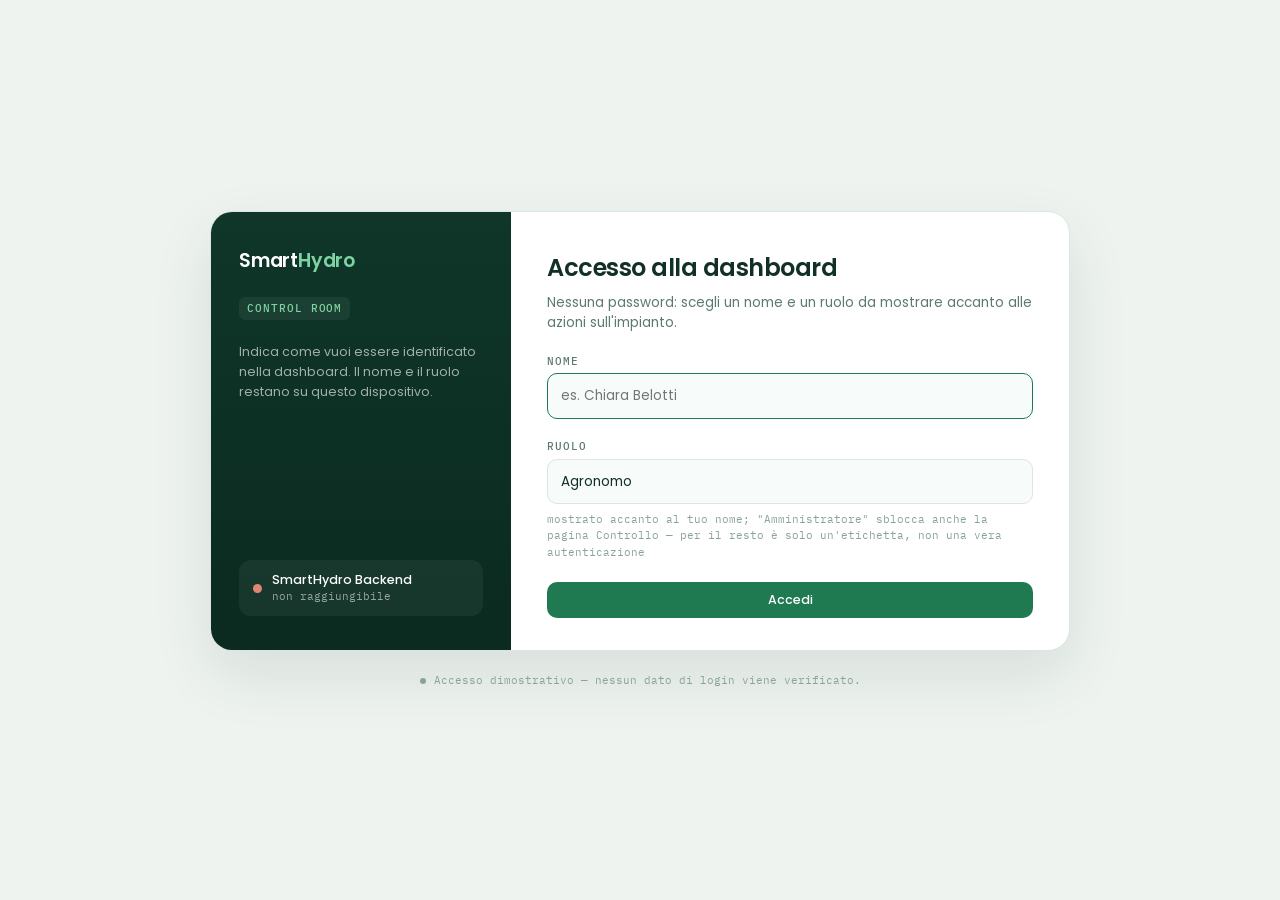
==== dashboard/index.html @ e0b4b6ae "controllo modificato in base all'utente" ====
<!doctype html>
<html lang="it">
  <head>
    <meta charset="utf-8">
    <meta name="viewport" content="width=device-width, initial-scale=1">
    <title>SmartHydro · Control Room</title>
    <link rel="preconnect" href="https://fonts.googleapis.com">
    <link rel="preconnect" href="https://fonts.gstatic.com" crossorigin>
    <link href="https://fonts.googleapis.com/css2?family=Poppins:wght@400;500;600;700&family=IBM+Plex+Mono:wght@400;500&display=swap" rel="stylesheet">
    <link rel="stylesheet" href="styles.css">
  </head>
  <body>
    <div id="login-screen" class="login-screen hidden">
      <div class="login-card">
        <div class="login-brand-panel">
          <div class="login-brand">Smart<span class="brand-accent">Hydro</span></div>
          <div class="login-tag">CONTROL ROOM</div>
          <p class="login-brand-text">Indica come vuoi essere identificato nella dashboard. Il nome e il ruolo restano su questo dispositivo.</p>
          <div class="sidebar-footer login-status">
            <span class="status-dot"></span>
            <div>
              <div class="status-name">SmartHydro Backend</div>
              <div class="status-detail">connessione…</div>
            </div>
          </div>
        </div>
        <div class="login-form-panel">
          <div>
            <h1 class="login-title">Accesso alla dashboard</h1>
            <p class="login-subtitle">Nessuna password: scegli un nome e un ruolo da mostrare accanto alle azioni sull'impianto.</p>
          </div>
          <div class="login-field">
            <label for="login-name" class="login-label">NOME</label>
            <input type="text" id="login-name" class="login-input" placeholder="es. Chiara Belotti" autocomplete="off">
          </div>
          <div class="login-field">
            <label for="login-role" class="login-label">RUOLO</label>
            <select id="login-role" class="login-input login-select">
              <option value="Agronomo">Agronomo</option>
              <option value="Amministratore">Amministratore</option>
            </select>
            <div class="login-role-hint">mostrato accanto al tuo nome; "Amministratore" sblocca anche la pagina Controllo — per il resto è solo un'etichetta, non una vera autenticazione</div>
          </div>
          <div id="login-error" class="login-error hidden"></div>
          <button type="button" id="login-submit" class="btn btn-primary login-submit">Accedi</button>
        </div>
      </div>
      <div class="login-disclaimer">
        <span class="login-disclaimer-dot"></span>
        <span>Accesso dimostrativo — nessun dato di login viene verificato.</span>
      </div>
    </div>

    <div class="app-shell hidden" id="app-shell">
      <aside class="sidebar">
        <div class="brand">Smart<span class="brand-accent">Hydro</span></div>
        <div class="sidebar-user" id="sidebar-user">
          <div class="sidebar-user-row">
            <span class="sidebar-user-avatar" id="sidebar-user-avatar">?</span>
            <div class="sidebar-user-info">
              <div class="sidebar-user-name" id="sidebar-user-name"></div>
              <div class="sidebar-user-role" id="sidebar-user-role"></div>
            </div>
          </div>
          <button type="button" class="sidebar-user-switch" id="sidebar-user-switch">CAMBIA UTENTE</button>
        </div>
        <nav class="nav" id="main-nav">
          <button type="button" class="nav-item" data-view="home">
            <span class="nav-dot"></span>Reparti della serra
          </button>
          <button type="button" class="nav-item" data-view="recipes">
            <span class="nav-dot"></span>Ricette
          </button>
          <button type="button" class="nav-item" data-view="simulator">
            <span class="nav-dot"></span>Simulatore
          </button>
          <button type="button" class="nav-item" data-view="control">
            <span class="nav-dot"></span>Controllo
          </button>
          <button type="button" class="nav-item" data-view="alerts">
            <span class="nav-dot"></span>Allarmi
            <span class="nav-badge hidden" id="nav-alerts-badge"></span>
          </button>
        </nav>
        <div class="sidebar-footer" id="system-status">
          <span class="status-dot" id="system-status-dot"></span>
          <div>
            <div class="status-name" id="system-status-name">SmartHydro Backend</div>
            <div class="status-detail" id="system-status-detail">connessione…</div>
          </div>
        </div>
      </aside>

      <main class="main">
        <header class="topbar">
          <div class="topbar-titles">
            <h1 id="page-title">Reparti della serra</h1>
            <p id="page-subtitle">Caricamento in corso…</p>
          </div>
        </header>

        <section id="view-home" class="view"></section>
        <section id="view-recipes" class="view hidden"></section>
        <section id="view-simulator" class="view hidden"></section>
        <section id="view-control" class="view hidden"></section>
        <section id="view-alerts" class="view hidden"></section>
      </main>
    </div>

    <div id="modal-overlay" class="modal-overlay hidden">
      <div id="modal-content" class="modal-content" role="dialog" aria-modal="true"></div>
    </div>

    <div id="toast" class="toast hidden"></div>

    <script src="script.js"></script>
  </body>
</html>
---- dashboard/styles.css ----
/* SmartHydro control room dashboard — real backend data, no mock content.
   Palette and type choices are carried over from the approved design. */

:root {
  color-scheme: light;
  --bg: #eef3ef;
  --ink: #123027;
  --ink-soft: #3d5a4e;
  --ink-mute: #5d7a6e;
  --ink-faint: #8aa39a;
  --line: #dbe6df;
  --line-soft: #eef3ef;
  --card: #ffffff;
  --accent: #1f7a51;
  --accent-dark: #14603e;
  --accent-soft: #e7f3ec;
  --warn: #c9803f;
  --warn-soft: rgba(201, 128, 63, .14);
  --danger: #c15a4a;
  --danger-soft: rgba(193, 90, 74, .14);
  --nominal: #1f7a51;
  --nominal-soft: rgba(31, 122, 81, .12);
  /* Simulatore page accent — intentionally the SAME green family as every
     other card in the app (--accent/--accent-dark/--nominal-soft), so the
     Simulatore grid reads as one visual system with "Reparti della serra"
     rather than a separate color language. */
  --sim: var(--accent);
  --sim-dark: var(--accent-dark);
  --sim-soft: var(--nominal-soft);
  --mono: 'IBM Plex Mono', ui-monospace, SFMono-Regular, Menlo, monospace;
  --sans: 'Poppins', system-ui, -apple-system, sans-serif;
  --radius-lg: 22px;
  --radius-md: 16px;
  --radius-sm: 10px;
}

* { box-sizing: border-box; }

html, body {
  margin: 0;
  padding: 0;
  background: var(--bg);
  color: var(--ink);
  font-family: var(--sans);
  -webkit-font-smoothing: antialiased;
}

button, input, select { font-family: var(--sans); }

a { color: var(--accent); text-decoration: none; }
a:hover { color: var(--accent-dark); }

.hidden { display: none !important; }

/* ---------- login screen ---------- */
/* No real authentication — nothing here is checked by the backend. Purely
   a local, cosmetic identity (name + role) shown next to actions in the
   sidebar, persisted in this browser's localStorage only. See
   DEMO_USER_KEY / loadDemoUser() / enterApp() in script.js. */

.login-screen {
  min-height: 100vh;
  display: flex;
  flex-direction: column;
  align-items: center;
  justify-content: center;
  padding: 40px;
  background: var(--bg);
}

.login-card {
  width: min(860px, 100%);
  display: grid;
  grid-template-columns: 300px 1fr;
  background: var(--card);
  border: 1px solid var(--line);
  border-radius: var(--radius-lg);
  overflow: hidden;
  box-shadow: 0 24px 60px rgba(15, 54, 41, .1);
  animation: shPop .24s cubic-bezier(.2, .9, .3, 1);
}

.login-brand-panel {
  background: linear-gradient(180deg, #0f3629 0%, #0b2a20 100%);
  padding: 34px 28px;
  display: flex;
  flex-direction: column;
  gap: 22px;
}
.login-brand { font-weight: 600; font-size: 19px; color: #fff; letter-spacing: -.2px; }
.login-tag {
  font: 500 10.5px/1 var(--mono);
  letter-spacing: .09em;
  color: #7ed3a3;
  background: rgba(255, 255, 255, .06);
  padding: 6px 8px;
  border-radius: 6px;
  align-self: flex-start;
}
.login-brand-text { margin: 0; font-size: 12.5px; line-height: 1.6; color: rgba(255, 255, 255, .62); }
.login-status { margin-top: auto; }

.login-form-panel {
  padding: 38px 36px 32px;
  display: flex;
  flex-direction: column;
  gap: 22px;
}
.login-title { margin: 0; font-size: 24px; font-weight: 600; letter-spacing: -.5px; }
.login-subtitle { margin: 8px 0 0; font-size: 13.5px; color: var(--ink-mute); line-height: 1.5; }

.login-field { display: flex; flex-direction: column; gap: 7px; }
.login-label { font: 500 10.5px/1 var(--mono); letter-spacing: .09em; color: var(--ink-mute); }
.login-input {
  width: 100%; box-sizing: border-box;
  border: 1px solid var(--line); border-radius: 10px;
  padding: 12px 13px; font: 400 13.5px var(--sans); color: var(--ink);
  background: #f7fbf9;
}
.login-input:focus { outline: none; border-color: var(--accent); }
.login-select { appearance: none; cursor: pointer; }
.login-role-hint { font: 400 11px/1.5 var(--mono); color: var(--ink-faint); }

.login-error {
  font-size: 12px; color: var(--danger);
  background: var(--danger-soft); border: 1px solid rgba(193, 90, 74, .3);
  border-radius: 10px; padding: 10px 12px;
}

.login-submit { width: 100%; text-align: center; padding: 13px 14px; font-size: 13.5px; }

.login-disclaimer {
  margin-top: 22px;
  display: flex; align-items: center; gap: 8px; max-width: 46ch;
}
.login-disclaimer-dot { width: 6px; height: 6px; border-radius: 50%; flex: none; background: var(--ink-faint); }
.login-disclaimer span:last-child { font: 400 10.5px/1.5 var(--mono); color: var(--ink-faint); }

/* ---------- shell ---------- */

.app-shell {
  display: flex;
  min-height: 100vh;
}

.sidebar {
  width: 246px;
  flex: none;
  background: linear-gradient(180deg, #0f3629 0%, #0b2a20 100%);
  padding: 30px 20px;
  display: flex;
  flex-direction: column;
  gap: 30px;
  position: sticky;
  top: 0;
  height: 100vh;
}

.brand {
  font-weight: 600;
  font-size: 17px;
  color: #fff;
  letter-spacing: -.2px;
  padding-left: 6px;
}
.brand-accent { color: #7ed3a3; }

.sidebar-user {
  display: flex;
  flex-direction: column;
  gap: 10px;
  padding: 12px 14px;
  border-radius: 12px;
  background: rgba(255, 255, 255, .05);
}
.sidebar-user-row { display: flex; align-items: center; gap: 10px; }
.sidebar-user-avatar {
  width: 28px; height: 28px; border-radius: 50%; flex: none;
  background: #7ed3a3; color: #0b2a20;
  display: flex; align-items: center; justify-content: center;
  font: 600 12.5px var(--sans);
}
.sidebar-user-info { min-width: 0; }
.sidebar-user-name {
  font-size: 12.5px; font-weight: 500; color: #fff; line-height: 1.3;
  overflow: hidden; text-overflow: ellipsis; white-space: nowrap;
}
.sidebar-user-role {
  font: 400 10.5px/1.3 var(--mono); color: rgba(255, 255, 255, .55);
  margin-top: 2px; letter-spacing: .06em;
}
.sidebar-user-switch {
  align-self: flex-start;
  border: none; background: none; padding: 0; cursor: pointer;
  font: 400 10.5px var(--mono); letter-spacing: .06em;
  color: rgba(255, 255, 255, .5);
  text-decoration: underline; text-decoration-style: dotted;
}
.sidebar-user-switch:hover { color: #7ed3a3; }

.nav { display: flex; flex-direction: column; gap: 4px; }

.nav-item {
  display: flex;
  align-items: center;
  gap: 12px;
  padding: 12px 14px;
  border-radius: 12px;
  font-size: 13.5px;
  cursor: pointer;
  color: rgba(255, 255, 255, .62);
  background: transparent;
  border: none;
  text-align: left;
  font-family: var(--sans);
  transition: background .15s, color .15s;
}
.nav-item:hover { background: rgba(255, 255, 255, .06); color: #fff; }
.nav-item.active { background: rgba(255, 255, 255, .12); color: #fff; font-weight: 500; }

.nav-dot {
  width: 8px; height: 8px; border-radius: 3px; flex: none;
  background: transparent;
  border: 1.5px solid rgba(255, 255, 255, .4);
}
.nav-item.active .nav-dot { background: #7ed3a3; border-color: #7ed3a3; }
.nav-badge {
  margin-left: auto;
  font: 500 10.5px/1 var(--mono);
  padding: 4px 7px;
  border-radius: 7px;
  background: var(--danger);
  color: #fff;
}

.sidebar-footer {
  margin-top: auto;
  display: flex;
  align-items: center;
  gap: 10px;
  padding: 12px 14px;
  border-radius: 12px;
  background: rgba(255, 255, 255, .05);
}
.status-dot { width: 9px; height: 9px; border-radius: 50%; flex: none; background: #6c8a7c; }
.status-dot.ok { background: #7ed3a3; }
.status-dot.down { background: #e08672; }
.status-name { font-size: 12.5px; font-weight: 500; color: #fff; line-height: 1.3; }
.status-detail { font: 400 10.5px/1.3 var(--mono); color: rgba(255, 255, 255, .55); margin-top: 2px; }

.main { flex: 1; min-width: 0; padding: 30px 34px 44px; }

.topbar {
  display: flex;
  align-items: flex-start;
  gap: 24px;
  margin-bottom: 26px;
}
.topbar-titles h1 {
  margin: 0;
  font-size: 27px;
  font-weight: 600;
  letter-spacing: -.5px;
}
.topbar-titles p {
  margin: 7px 0 0;
  font-size: 13.5px;
  color: var(--ink-mute);
}

.view { animation: shFade .18s ease; }
@keyframes shFade { from { opacity: 0; } to { opacity: 1; } }
@keyframes shPop { from { opacity: 0; transform: translateY(14px) scale(.985); } to { opacity: 1; transform: none; } }

/* ---------- shared bits ---------- */

.mono { font-family: var(--mono); }

.pill {
  display: inline-flex;
  align-items: center;
  gap: 6px;
  white-space: nowrap;
  font: 500 10.5px/1.2 var(--mono);
  padding: 5px 8px;
  border-radius: 7px;
}
.pill-dot { width: 6px; height: 6px; border-radius: 50%; background: currentColor; }

.op-Nominal { color: var(--nominal); background: var(--nominal-soft); }
.op-Degraded { color: var(--warn); background: var(--warn-soft); }
.op-EmergencyLockdown { color: var(--danger); background: var(--danger-soft); }

.conn-dot { width: 7px; height: 7px; border-radius: 50%; flex: none; }
.conn-dot.online { background: #2f9e6b; }
.conn-dot.offline { background: var(--danger); }

.empty-note {
  font-size: 12.5px;
  color: var(--ink-faint);
  padding: 14px 16px;
  background: var(--card);
  border: 1px dashed var(--line);
  border-radius: var(--radius-sm);
}

.btn {
  border: 1px solid var(--line);
  background: #fff;
  border-radius: var(--radius-sm);
  padding: 9px 14px;
  font: 500 12.5px var(--sans);
  color: var(--accent);
  cursor: pointer;
}
.btn:hover { background: #f2f8f4; }
.btn:disabled { cursor: default; opacity: .65; }

.btn-primary {
  border: none;
  background: var(--accent);
  color: #fff;
}
.btn-primary:hover { background: var(--accent-dark); }

.btn-warn {
  border: none;
  background: var(--warn);
  color: #fff;
}
.btn-warn:hover { background: #a06a37; }

.btn-danger {
  border: none;
  background: var(--danger);
  color: #fff;
}
.btn-danger:hover { background: #a3493b; }

.btn-danger-ghost {
  border: 1px solid var(--danger);
  background: #fff;
  color: var(--danger);
}
.btn-danger-ghost:hover { background: var(--danger-soft); }

.zone-danger-zone {
  margin-top: 8px;
  padding-top: 18px;
  border-top: 1px dashed var(--line);
}
.zone-danger-zone .zone-section-title { color: var(--ink-faint); }
.zone-danger-note {
  font-size: 12px;
  color: var(--ink-faint);
  margin: 6px 0 12px;
  max-width: 62ch;
}
.zone-danger-confirm {
  background: var(--danger-soft);
  border: 1px solid rgba(193, 90, 74, .3);
  border-radius: var(--radius-sm);
  padding: 14px;
}
.zone-danger-confirm p {
  font-size: 12.5px;
  color: var(--ink-soft);
  margin: 0 0 10px;
}
.zone-danger-confirm ul {
  margin: 0 0 12px;
  padding-left: 18px;
  font-size: 12px;
  color: var(--ink-mute);
}
.zone-danger-error {
  font-size: 12px;
  color: var(--danger);
  margin: 10px 0 0;
}
.zone-danger-actions { display: flex; gap: 10px; justify-content: flex-end; }

.field-label { font-size: 12.5px; color: var(--ink-mute); }

/* ---------- plants (zone-detail list + quarantine tiles) ---------- */

.plant-list { display: flex; flex-direction: column; gap: 10px; }

.plant-row {
  border: 1px solid var(--line);
  border-radius: 13px;
  padding: 12px 14px;
  background: #fff;
}
.plant-row-head { display: flex; align-items: baseline; gap: 10px; margin-bottom: 10px; }
.plant-row-id { font-size: 11px; color: var(--ink-faint); }
.plant-row-species { font-size: 13px; font-weight: 600; }
.plant-row-actions { display: flex; }

/* "Rimuovi definitivamente" — separated below a dashed rule, muted and
   text-only (no border/background like the other buttons), same
   "irreversible action should not look inviting" principle as
   .btn-danger-ghost, taken one step further since this sits right next to
   a frequent action within the same small card. */
.plant-row-danger {
  margin-top: 10px;
  padding-top: 10px;
  border-top: 1px dashed var(--line);
  text-align: right;
}
.plant-remove-btn {
  border: none;
  background: none;
  color: var(--ink-faint);
  font: 400 11px var(--sans);
  text-decoration: underline;
  text-decoration-style: dotted;
  cursor: pointer;
  padding: 4px 2px;
}
.plant-remove-btn:hover { color: var(--danger); }

.plant-remove-confirm {
  margin-top: 10px;
  padding: 12px;
  background: var(--danger-soft);
  border: 1px solid rgba(193, 90, 74, .3);
  border-radius: var(--radius-sm);
}
.plant-remove-confirm p { font-size: 12px; color: var(--ink-soft); margin: 0 0 10px; }

.plant-inline-form {
  display: flex; flex-direction: column; gap: 8px;
  margin-top: 4px;
  padding: 10px;
  border: 1px solid var(--line);
  border-radius: 11px;
  background: #f7fbf9;
}

/* ---------- home ---------- */

/* Stacked, not side-by-side: the department grid is its own full-width row
   first, "Stato impianto"/"Allarmi recenti" (.home-summary) are a separate
   row below it. They used to be flex siblings sharing one wrapping row,
   which let .home-summary eat into the department grid's own columns on
   the first row instead of sitting cleanly underneath it. */
.home-layout {
  display: flex;
  flex-direction: column;
  gap: 22px;
  min-width: 0;
}

.dept-grid {
  display: grid;
  grid-template-columns: repeat(3, minmax(210px, 1fr));
  gap: 20px;
  grid-auto-rows: 1fr;
}

.dept-card {
  background: var(--dept-tint, #e7f3ec);
  border: 1px solid var(--dept-border, #cfe6d9);
  border-radius: var(--radius-lg);
  padding: 20px;
  display: flex;
  flex-direction: column;
  gap: 14px;
}

.dept-card-head {
  display: flex;
  align-items: center;
  gap: 8px;
}
.dept-card-head .dept-code {
  white-space: nowrap;
  font: 500 10.5px/1 var(--mono);
  color: var(--dept-accent, #3f7a60);
  letter-spacing: .08em;
}
.dept-card-head .dept-count {
  margin-left: auto;
  white-space: nowrap;
  font: 400 10.5px/1 var(--mono);
  color: var(--dept-accent, #3f7a60);
  opacity: .75;
}

.dept-title {
  font-size: 16.5px;
  font-weight: 600;
  line-height: 1.3;
  letter-spacing: -.2px;
  /* Reserve space for two lines even when the name fits on one, so every
     dept-card's title block is the same height and the sector rows below
     start at the same vertical offset across columns, regardless of how
     long the department name is. */
  min-height: 2.6em;
}

.sector-list { margin: auto 0; display: flex; flex-direction: column; gap: 9px; }

/* Reparto 5 (quarantena) ha un solo settore reale, quindi la centratura
   verticale di .sector-list lo spingerebbe più in basso rispetto al
   Settore 1 degli altri reparti. Questa variante lo ancora al bordo
   superiore della card, allineandolo al resto della riga della griglia. */
.sector-list.sector-list-top { margin: 0; }

.sector-row {
  cursor: pointer;
  display: flex;
  align-items: flex-start;
  gap: 9px;
  padding: 11px 12px;
  background: #fff;
  border: 1px solid var(--dept-border, #cfe6d9);
  border-radius: 13px;
  transition: transform .16s, box-shadow .16s;
}
.sector-row:hover { transform: translateY(-2px); box-shadow: 0 8px 18px rgba(15, 54, 41, .1); }
.sector-row .conn-dot { margin-top: 5px; }

.sector-row-body { min-width: 0; flex: 1; }
.sector-row-top { display: flex; align-items: center; gap: 7px; }
.sector-row-top .sector-num {
  white-space: nowrap; font: 500 10px/1 var(--mono);
  letter-spacing: .07em; color: var(--ink-faint);
}
.sector-row-top .sector-conn { white-space: nowrap; font: 500 9.5px/1 var(--mono); letter-spacing: .06em; }
.sector-row-species { font-size: 12.5px; font-weight: 500; margin-top: 5px; line-height: 1.35; }
.sector-row-tags { display: flex; align-items: center; gap: 6px; margin-top: 8px; flex-wrap: wrap; }
.tag-phase {
  display: inline-flex; align-items: center; white-space: nowrap;
  font: 400 10.5px/1.2 var(--mono); color: var(--ink-mute);
  background: #f4f8f5; border-radius: 7px; padding: 5px 7px;
}
.sector-row-arrow { flex: none; align-self: center; color: var(--accent); font-size: 14px; }

.sector-slot-empty {
  padding: 11px 12px;
  border: 1px dashed var(--dept-border, #cfe6d9);
  border-radius: 13px;
  font-size: 11.5px;
  color: var(--ink-faint);
}

.sector-slot-add {
  width: 100%;
  padding: 11px 12px;
  border: 1px dashed var(--dept-border, #cfe6d9);
  border-radius: 13px;
  font: 500 11.5px var(--sans);
  color: var(--accent);
  background: transparent;
  cursor: pointer;
  text-align: left;
}
.sector-slot-add:hover { background: rgba(255, 255, 255, .5); }
.sector-slot-add:disabled {
  color: var(--ink-faint);
  border-color: var(--line);
  cursor: not-allowed;
}
.sector-slot-add:disabled:hover { background: transparent; }

.add-sector-form {
  display: flex; flex-direction: column; gap: 8px;
  padding: 12px;
  border: 1px solid var(--dept-border, #cfe6d9);
  border-radius: 13px;
  background: #fff;
}
.add-sector-input {
  width: 100%; box-sizing: border-box;
  border: 1px solid var(--line); border-radius: 9px;
  padding: 8px 10px; font: 400 12.5px var(--sans); color: var(--ink);
  background: #f7fbf9;
}
.add-sector-input:focus { outline: none; border-color: var(--accent); }
.add-sector-error { font-size: 11px; color: var(--danger); }
.add-sector-actions { display: flex; gap: 8px; justify-content: flex-end; }
.add-sector-actions .btn { padding: 7px 11px; font-size: 12px; }

.dept-photo {
  height: 46px;
  border-radius: 14px;
  background: repeating-linear-gradient(45deg, rgba(0,0,0,.04) 0 6px, transparent 6px 12px);
  display: flex; align-items: center; justify-content: center;
  font: 400 10px var(--mono); color: var(--dept-accent, #6d8c7d);
}

/* Nested inside the department 5 sector-row (see renderDeptCard) — that
   already supplies the white background/border/padding shared with every
   other department's sector box, so this only needs its own inner layout. */
.quarantine-box {
  display: flex; flex-direction: column; gap: 6px;
  margin-top: 5px;
}
.quarantine-row { display: flex; justify-content: space-between; font-size: 12px; color: #7b6455; }
.quarantine-row b { font: 500 12px var(--mono); color: #8a4f28; }

.quarantine-grid {
  display: grid;
  grid-template-columns: repeat(auto-fill, minmax(220px, 1fr));
  gap: 14px;
}
.quarantine-tile {
  border: 1px solid var(--line);
  border-radius: 15px;
  padding: 14px;
  background: #fff;
}
.quarantine-tile-head { display: flex; flex-direction: column; gap: 3px; margin-bottom: 10px; }
.quarantine-tile-row { display: flex; justify-content: space-between; gap: 8px; font-size: 12px; padding: 4px 0; border-bottom: 1px solid #f0f3f1; }
.quarantine-tile-row:last-of-type { border-bottom: none; }
.quarantine-tile-row .k { color: var(--ink-mute); }
.quarantine-tile-row .v { font-weight: 500; text-align: right; }
.quarantine-tile-actions { display: flex; justify-content: flex-end; margin-top: 10px; }

/* "Stato impianto" + "Allarmi recenti": a full-width row below the
   department grid, the two cards side by side within it (was ".home-aside",
   renamed since it's no longer beside anything). */
.home-summary {
  display: grid;
  grid-template-columns: 1fr 1fr;
  gap: 16px;
  align-items: start;
}

.side-card {
  background: var(--card);
  border: 1px solid var(--line);
  border-radius: 20px;
  padding: 18px;
}
.side-card-title { font-size: 14px; font-weight: 600; margin-bottom: 14px; display: flex; align-items: baseline; gap: 8px; }

.status-line { display: flex; align-items: center; gap: 10px; }
.status-line .swatch { width: 9px; height: 9px; border-radius: 50%; }
.status-line span.label { font-size: 12.5px; color: var(--ink-soft); flex: 1; }
.status-line b { font: 500 12.5px var(--mono); }
.status-sep { height: 1px; background: var(--line-soft); margin: 4px 0; }
.status-hint { font-size: 12px; color: var(--ink-faint); line-height: 1.55; }
.side-card .status-line + .status-line { margin-top: 12px; }

.alert-item { display: flex; gap: 11px; }
.alert-item + .alert-item { margin-top: 12px; }
.alert-bar { width: 6px; border-radius: 3px; flex: none; align-self: stretch; }
.alert-title { font-size: 12.5px; font-weight: 500; }
.alert-detail { font: 400 10.5px var(--mono); color: var(--ink-faint); margin-top: 3px; }

/* ---------- recipes ---------- */

.toolbar {
  display: flex; align-items: center; gap: 12px; flex-wrap: wrap;
  margin-bottom: 18px; padding: 12px 16px;
  background: var(--card); border: 1px solid var(--line); border-radius: 16px;
}
.toolbar input[type="search"] {
  flex: 1; min-width: 160px; border: none; outline: none;
  font: 400 13.5px var(--sans); color: var(--ink); background: transparent;
}
.toolbar select {
  appearance: none; border: 1px solid var(--line); background: #f7fbf9;
  border-radius: 10px; padding: 9px 12px; font-size: 12.5px; color: var(--ink); cursor: pointer;
}
.toolbar .count { margin-left: auto; white-space: nowrap; font: 400 11px var(--mono); color: var(--ink-faint); }

.recipe-grid {
  display: grid;
  grid-template-columns: repeat(auto-fill, minmax(248px, 1fr));
  gap: 18px;
}
.recipe-card {
  cursor: pointer;
  min-height: 150px;
  background: var(--card);
  border: 1px solid var(--line);
  border-radius: 20px;
  padding: 18px;
  display: flex; flex-direction: column; gap: 10px;
  transition: transform .16s, box-shadow .16s;
}
.recipe-card:hover { transform: translateY(-3px); box-shadow: 0 12px 26px rgba(15, 54, 41, .1); }
.recipe-card-head { display: flex; align-items: center; gap: 8px; }
.recipe-code { white-space: nowrap; font: 500 10px/1 var(--mono); letter-spacing: .07em; color: var(--ink-faint); }
.recipe-badge {
  margin-left: auto; display: inline-flex; align-items: center; white-space: nowrap;
  font: 500 10px/1.2 var(--mono); color: var(--accent); background: var(--accent-soft);
  border-radius: 7px; padding: 5px 7px;
}
.recipe-name { font-size: 15px; font-weight: 600; line-height: 1.3; letter-spacing: -.2px; }
.recipe-sub { font-size: 12.5px; color: var(--ink-mute); line-height: 1.45; }
.recipe-card-foot { margin-top: auto; display: flex; align-items: center; gap: 8px; }
.recipe-card-foot .meta { font: 400 10.5px var(--mono); color: var(--ink-faint); flex: 1; }
.recipe-arrow {
  width: 28px; height: 28px; border-radius: 50%; background: var(--accent-soft); color: var(--accent);
  display: flex; align-items: center; justify-content: center; font-size: 13px;
}

/* ---------- recipe detail (pop-up; shares .zone-header / .zone-close / .advanced-hint-row with "Controllo avanzato") ---------- */

.recipe-detail-card {
  background: var(--card); border: 1px solid var(--line); border-radius: 20px;
  padding: 20px; display: flex; flex-direction: column; gap: 18px;
}

.care-grid {
  display: grid; grid-template-columns: repeat(auto-fit, minmax(180px, 1fr)); gap: 12px;
}
.care-item {
  border: 1px solid var(--line-soft); background: #fbfdfc; border-radius: 13px; padding: 12px 14px;
}
.care-item .k { font-size: 11px; color: var(--ink-faint); text-transform: uppercase; letter-spacing: .05em; }
.care-item .v { font-size: 12.5px; margin-top: 5px; color: var(--ink-soft); line-height: 1.4; }

.phase-tabs { display: flex; gap: 8px; flex-wrap: wrap; }
.phase-tab {
  border: 1px solid var(--line); background: #f7fbf9; border-radius: 10px; padding: 8px 13px;
  font: 500 12px var(--sans); color: var(--ink-mute); cursor: pointer;
}
.phase-tab.active { background: var(--accent); border-color: var(--accent); color: #fff; }

.data-table { border: 1px solid #e2eae5; border-radius: 18px; overflow: hidden; }
.data-table-head, .data-table-row {
  display: grid; gap: 12px; padding: 12px 18px; align-items: center;
}
.data-table-head {
  background: #f4f8f5; font: 500 10px/1 var(--mono); letter-spacing: .06em; color: var(--ink-mute);
}
.data-table-row { border-top: 1px solid var(--line-soft); }
.data-table-row:hover { background: #f7fbf9; }

.cols-recipe { grid-template-columns: 1.9fr 1fr .9fr .9fr 1.2fr; }
.cols-control { grid-template-columns: .8fr 1.6fr 1.4fr 1fr .9fr 1.5fr .5fr; }
.cols-advanced { grid-template-columns: 1.6fr .8fr .7fr .7fr 1.9fr; }
.cols-global-strategy { grid-template-columns: 1.6fr 2.2fr 1.4fr; }

.var-name { font-size: 13px; font-weight: 500; }
.var-unit { font: 400 10.5px var(--mono); color: var(--ink-faint); margin-top: 2px; }

.readonly-cell {
  font: 500 12.5px var(--mono); color: var(--ink);
  background: #f4f8f5; border: 1px dashed var(--line); border-radius: 9px; padding: 9px 10px;
}

/* ---------- Simulatore page: setup/progress/result panel ---------- */
/* (shared by the standalone Simulatore page — see .simulator-* below for
   the page's own layout/picker/header styles) */

.sim-preset-row { display: flex; gap: 8px; flex-wrap: wrap; }

.sim-progress-track {
  height: 10px;
  border-radius: 999px;
  background: var(--line-soft);
  border: 1px solid var(--line);
  overflow: hidden;
}
.sim-progress-fill {
  height: 100%;
  background: var(--sim);
  border-radius: 999px;
  transition: width .3s ease;
}

/* Prominent "this is not real data" label shown above every simulation
   result — same green (--sim, aliased to --accent) as the rest of the
   app, kept unmistakable through weight/icon/copy rather than a separate
   color family. */
.sim-nonop-banner {
  display: flex;
  align-items: center;
  gap: 8px;
  background: var(--sim-soft);
  border: 1px solid rgba(31, 122, 81, .35);
  color: var(--sim-dark);
  border-radius: var(--radius-sm);
  padding: 11px 16px;
  font: 600 12.5px var(--sans);
  letter-spacing: .01em;
}
.sim-nonop-banner::before { content: "⚠"; font-size: 14px; }

/* ---------- Simulatore page: theme, intro banner, sector grid ---------- */
/* Uses the --sim palette (aliased to the app's normal green --accent) —
   the grid below (dept-card/sector-row) is intentionally the SAME
   component Home uses — real species, phase, state, per sector — so the
   page reads as one consistent visual system. The intro banner and the
   pop-up's own repeat of it (see .simulator-intro-compact) still carry
   the "this isn't the real thing" signal, just through weight/copy/icon
   instead of a separate accent color. */

.main.theme-simulator .topbar-titles h1 { color: var(--sim-dark); }

.simulator-intro {
  background: var(--sim-soft);
  border: 1.5px solid var(--sim);
  border-left: 5px solid var(--sim);
  border-radius: var(--radius-lg);
  padding: 16px 22px;
  margin-bottom: 22px;
  box-shadow: 0 2px 10px rgba(31, 122, 81, .1);
}
/* The page-level banner (above the grid) — bigger and louder than the
   copy duplicated inside each simulation pop-up (.simulator-intro-compact
   below), since this is the first, page-wide warning a user sees. */
.simulator-intro-prominent { padding: 18px 24px; }
.simulator-intro-prominent .simulator-intro-title { font-size: 15px; }
.simulator-intro-prominent .simulator-intro-title::before { font-size: 16px; }
/* Repeated inside the simulation pop-up itself (renderSimulatorModal): the
   grid it was opened from looks close enough to the real one that the
   warning belongs at both levels, not just above the grid — same colors,
   tighter spacing to fit a pop-up body instead of a full page. */
.simulator-intro-compact { padding: 12px 16px; margin-bottom: 18px; }
.simulator-intro-compact .simulator-intro-title { font-size: 12.5px; margin-bottom: 4px; }
.simulator-intro-title {
  display: flex;
  align-items: center;
  gap: 8px;
  font: 700 13.5px var(--sans);
  color: var(--sim-dark);
  margin-bottom: 6px;
}
.simulator-intro-title::before { content: "⚠"; font-size: 14px; }
.simulator-intro-text {
  font-size: 12.5px;
  color: var(--ink-soft);
  line-height: 1.55;
  max-width: 78ch;
}
.simulator-intro-text strong { color: var(--sim-dark); }

/* A production sector with no active_recipe_id (shouldn't happen with the
   current creation flow, but handled defensively — see
   renderSimulatorSectorRow): shown, not hidden, so the grid still mirrors
   every real sector, but explicitly not clickable. */
.sector-row-disabled { cursor: default; opacity: .55; }
.sector-row-disabled:hover { transform: none; box-shadow: none; }

.simulator-recipe-card { background: var(--card); border: 1px solid var(--line); border-radius: 20px; overflow: hidden; }
.simulator-empty {
  border: 1px dashed var(--line);
  border-radius: 18px;
  padding: 44px 24px;
  text-align: center;
  color: var(--ink-faint);
  font-size: 13px;
}

/* ---------- control page ---------- */

.settore-cell { display: flex; align-items: center; gap: 8px; }
.settore-cell .label { font: 500 12px var(--mono); }
.link-arrow { text-align: right; color: var(--accent); font-size: 14px; }

/* ---------- modal / zone detail ---------- */

.modal-overlay {
  position: fixed; inset: 0; background: rgba(11, 42, 32, .42);
  backdrop-filter: blur(3px);
  display: flex; align-items: center; justify-content: center; padding: 40px; z-index: 40;
  animation: shFade .18s ease;
}
.modal-content {
  width: min(1040px, 100%); max-height: 100%; overflow: auto;
  background: #fff; border-radius: 26px; box-shadow: 0 30px 80px rgba(6, 26, 19, .4);
  animation: shPop .22s cubic-bezier(.2,.9,.3,1);
}

.zone-header {
  padding: 24px 28px 20px;
  background: var(--zone-tint, #e7f3ec);
  border-bottom: 1px solid #e8efea;
  display: flex; align-items: flex-start; gap: 20px;
}
.zone-header-code { display: flex; align-items: center; gap: 9px; margin-bottom: 8px; }
.zone-header-code .code { white-space: nowrap; font: 500 10.5px/1 var(--mono); letter-spacing: .09em; color: #4b6a5b; }
.zone-header h2 { margin: 0; font-size: 22px; font-weight: 600; letter-spacing: -.4px; }
.zone-header-meta { display: flex; align-items: center; gap: 14px; margin-top: 9px; flex-wrap: wrap; font-size: 12.5px; color: #4b6a5b; }
.zone-header-meta .sep { width: 4px; height: 4px; border-radius: 50%; background: #a9bfb5; }
.zone-close {
  margin-left: auto; flex: none; width: 34px; height: 34px; border-radius: 11px;
  border: 1px solid rgba(18, 48, 39, .14); background: rgba(255, 255, 255, .7);
  cursor: pointer; font-size: 15px; color: #3d5a4e;
}
.zone-close:hover { background: #fff; }

.zone-body { padding: 22px 28px 28px; display: grid; grid-template-columns: 1fr 1fr; gap: 18px; }
.zone-section { border: 1px solid #e2eae5; border-radius: 18px; padding: 18px; }
.zone-section.span2 { grid-column: span 2; }
.zone-section-title { font-size: 13.5px; font-weight: 600; margin-bottom: 14px; }

.kv-row {
  display: flex; align-items: baseline; gap: 10px; padding-bottom: 11px; margin-bottom: 11px;
  border-bottom: 1px solid var(--line-soft);
}
.kv-row:last-child { border-bottom: none; margin-bottom: 0; padding-bottom: 0; }
.kv-row .k { font-size: 12.5px; color: var(--ink-mute); flex: 1; }
.kv-row .v { font-size: 13px; font-weight: 600; text-align: right; }

.live-badge {
  white-space: nowrap; font: 500 10px/1 var(--mono); letter-spacing: .09em;
  padding: 4px 7px; border-radius: 6px; background: #0f3629; color: #7ed3a3;
}
.live-head { display: flex; align-items: center; gap: 8px; margin-bottom: 16px; }
.live-head .title { font-size: 13.5px; font-weight: 600; }
.live-head .ro { margin-left: auto; font: 400 10.5px var(--mono); color: var(--ink-faint); }

.status-tile {
  display: flex; align-items: center; gap: 11px; padding: 13px; border-radius: 13px;
  background: #fff; border: 1px solid #e8efea;
}
.status-tile + .status-tile { margin-top: 12px; }
.status-tile-icon { width: 10px; height: 10px; border-radius: 3px; flex: none; }
.status-tile-icon.round { border-radius: 50%; }
.status-tile .label { font-size: 11.5px; color: var(--ink-faint); }
.status-tile .value { font-size: 14px; font-weight: 600; margin-top: 2px; }
.status-tile .value.mono { font: 500 14px var(--mono); }
.status-tile .sub { font: 400 10.5px var(--mono); color: #9aada4; margin-top: 3px; }

.phase-row {
  display: flex; align-items: center; gap: 12px; padding: 13px 15px;
  border: 1px solid #e2eae5; background: #fbfdfc; border-radius: 13px;
}
.phase-row .phase-name { font-size: 15px; font-weight: 600; }
.phase-row .phase-sub { font: 400 10.5px var(--mono); margin-top: 4px; }
.phase-row .btn { margin-left: auto; flex: none; }

.controls-grid { display: grid; grid-template-columns: repeat(3, 1fr); gap: 12px; }
.control-tile {
  padding: 14px; border-radius: 13px; border: 1px solid #e8efea; background: #fbfdfc;
  display: flex; flex-direction: column; gap: 7px;
}
.control-tile-head { display: flex; align-items: center; gap: 6px; }
.control-tile-head .label { font-size: 11.5px; color: var(--ink-mute); flex: 1; }
.control-tile-head .strategy {
  white-space: nowrap; font: 500 9.5px/1 var(--mono); letter-spacing: .05em;
  padding: 4px 6px; border-radius: 6px; background: #eef3ef; color: var(--ink-mute);
}
.control-tile-value { display: flex; align-items: baseline; gap: 5px; }
.control-tile-value .num { font: 500 20px var(--mono); }
.control-tile-value .unit { font-size: 11px; color: var(--ink-faint); }
.control-band { position: relative; height: 8px; border-radius: 4px; background: #eef3ef; margin: 2px 0 1px; }
.control-band-fill { position: absolute; top: 0; bottom: 0; border-radius: 4px; background: #cfe6d9; }
.control-band-dot {
  position: absolute; top: 50%; width: 14px; height: 14px; margin: -7px 0 0 -7px;
  border-radius: 50%; border: 2.5px solid #fff; box-shadow: 0 1px 4px rgba(15, 54, 41, .28);
}
.control-tile-foot { display: flex; justify-content: space-between; font: 400 10.5px var(--mono); color: var(--ink-faint); }

.advanced-hint-row {
  display: flex; align-items: center; gap: 12px; margin-bottom: 18px; flex-wrap: wrap;
}
.advanced-hint-row .spacer { flex: 1; }
.advanced-hint-row .hint { font: 400 10.5px var(--mono); color: var(--ink-faint); }

.strategy-cell { display: flex; align-items: center; gap: 8px; }
.strategy-cell select {
  appearance: none; border: 1px solid #cfe6d9; background: #f7fbf9; border-radius: 9px;
  padding: 9px 10px; font-size: 12.5px; color: var(--ink); cursor: pointer; flex: 1;
}
.strategy-status { white-space: nowrap; font: 500 10.5px var(--mono); }
.strategy-status.applied { color: var(--accent); }
.strategy-status.pending { color: var(--warn); }
.strategy-status.failed { color: var(--danger); }

/* ---------- Controllo page: plant-wide Strategy panel ---------- */
/* One row per variable (cols-global-strategy: label / select+apply /
   scope), plus a per-zone results breakdown that only appears once that
   variable's Apply has actually been clicked — see renderGlobalStrategyPanel
   in script.js. Reuses .strategy-status (applied/pending/failed above) for
   each zone's real outcome instead of inventing a parallel color language. */
.global-strategy-scope { font: 400 11px var(--mono); color: var(--ink-faint); text-align: right; }
.global-strategy-results {
  padding: 4px 18px 16px; border-top: 1px solid var(--line-soft); background: #fbfdfc;
}
.global-strategy-summary { font-size: 11.5px; color: var(--ink-mute); margin: 10px 0 8px; }
.global-strategy-result-row {
  display: flex; align-items: center; justify-content: space-between; gap: 12px;
  padding: 6px 0; font-size: 12.5px; border-top: 1px solid var(--line-soft);
}
.global-strategy-result-row:first-of-type { border-top: none; }
.global-strategy-result-row .label { color: var(--ink); }

.recipe-hint-box {
  display: flex; align-items: center; gap: 12px; margin-top: 14px; padding: 13px 16px;
  border: 1px solid #e6d7cd; background: #fbf6f2; border-radius: 13px;
}
.recipe-hint-box span { font-size: 12.5px; color: #7b6455; flex: 1; }

.chart-actuators-grid { display: grid; grid-template-columns: 1.6fr 1fr; gap: 16px; margin-top: 16px; }
.chart-head { display: flex; align-items: baseline; gap: 10px; margin-bottom: 14px; }
.chart-head .title { font-size: 13.5px; font-weight: 600; }
.chart-head .hint { font: 400 10.5px var(--mono); color: #9aada4; margin-left: auto; }
.chart-head select { border: 1px solid var(--line); border-radius: 8px; padding: 5px 8px; font-size: 11.5px; }

/* Legend row for the Simulatore result charts — explicit text + swatch for
   what each visual encoding means (simulated value line vs. target band on
   the sensor chart; active vs. inactive on the actuator timeline), since
   neither canvas draws any text-labeled key of its own. */
.chart-legend { display: flex; flex-wrap: wrap; gap: 16px; margin: 2px 0 10px; }
.legend-item { display: inline-flex; align-items: center; gap: 6px; font-size: 11px; color: var(--ink-mute); white-space: nowrap; }
.legend-line { display: inline-block; width: 16px; height: 0; border-top: 2.5px solid #1f7a51; flex: none; }
.legend-band {
  position: relative; display: inline-block; width: 16px; height: 12px;
  border-radius: 3px; background: rgba(63, 122, 96, .14); flex: none;
}
.legend-band::after {
  content: ""; position: absolute; left: 1px; right: 1px; top: 50%;
  border-top: 1.5px dashed #c9803f; transform: translateY(-50%);
}
.legend-glyph { font-size: 12px; line-height: 1; flex: none; }
.legend-glyph.active { color: rgba(31, 122, 81, .8); }
.legend-glyph.inactive { color: #c3d1c8; }

.chart-canvas-wrap { height: 196px; border-radius: 14px; background: #f9fbfa; position: relative; }

/* Actuator Gantt-style timeline under the Simulatore result chart — same
   canvas-wrap treatment as .chart-canvas-wrap, just taller to fit 7
   labeled rows (one per actuator) comfortably. */
.sim-actuator-canvas-wrap { height: 224px; border-radius: 14px; background: #f9fbfa; position: relative; }

/* Toolbar above the Simulatore result charts offering the "Riproduci in
   accelerato" / "Salta" playback toggle — see startSimulationPlayback in
   script.js. */
.sim-result-toolbar { display: flex; align-items: center; gap: 10px; margin-top: 12px; }
.sim-playback-hint { font-size: 11.5px; color: var(--ink-faint); margin-right: auto; }

.actuator-row { display: flex; align-items: center; gap: 10px; font-size: 12.5px; color: var(--ink-soft); }
.actuator-row + .actuator-row { margin-top: 10px; }
.actuator-row .swatch { width: 8px; height: 8px; border-radius: 50%; flex: none; }
.actuator-row .name { flex: 1; }
.actuator-row b { white-space: nowrap; font: 500 11.5px var(--mono); }

/* ---------- recipe create/edit form ---------- */

.recipe-card-add {
  cursor: pointer;
  min-height: 150px;
  background: transparent;
  border: 1.5px dashed var(--line);
  border-radius: 20px;
  padding: 18px;
  display: flex; flex-direction: column; align-items: center; justify-content: center; gap: 8px;
  font: 500 13px var(--sans); color: var(--accent);
}
.recipe-card-add:hover { background: var(--accent-soft); }
.recipe-card-add-plus { font-size: 26px; line-height: 1; font-weight: 400; }

.recipe-form-section { border-top: 1px solid var(--line-soft); padding-top: 18px; margin-top: 18px; }
.recipe-form-section:first-child { border-top: none; padding-top: 0; margin-top: 0; }

.recipe-form-grid {
  display: grid; grid-template-columns: repeat(auto-fit, minmax(200px, 1fr)); gap: 14px;
  margin-top: 12px;
}
.form-field { display: flex; flex-direction: column; gap: 6px; }

.form-text, .form-select {
  width: 100%; box-sizing: border-box;
  border: 1px solid var(--line); border-radius: 9px;
  padding: 8px 10px; font: 400 12.5px var(--sans); color: var(--ink);
  background: #f7fbf9;
}
.form-select { appearance: none; cursor: pointer; }
.form-text:focus, .form-select:focus { outline: none; border-color: var(--accent); }
.form-text:disabled { opacity: .6; cursor: not-allowed; }

.form-num {
  width: 100%; box-sizing: border-box;
  border: 1px solid var(--line); border-radius: 8px;
  padding: 7px 8px; font: 500 12px var(--mono); color: var(--ink);
  background: #f7fbf9; text-align: right;
}
.form-num:focus { outline: none; border-color: var(--accent); }

.recipe-form-checkbox {
  display: flex; align-items: center; gap: 8px; margin-top: 14px;
  font-size: 12.5px; color: var(--ink-soft); cursor: pointer;
}

.phase-tabs-form { display: flex; gap: 8px; flex-wrap: wrap; align-items: center; margin-top: 12px; }
.phase-tab-form {
  display: inline-flex; align-items: stretch; border: 1px solid var(--line); background: #f7fbf9;
  border-radius: 10px; overflow: hidden;
}
.phase-tab-form.active { border-color: var(--accent); }
.phase-tab-form-select {
  border: none; background: transparent; padding: 8px 12px; font: 500 12px var(--sans);
  color: var(--ink-mute); cursor: pointer;
}
.phase-tab-form.active .phase-tab-form-select { background: var(--accent); color: #fff; }
.phase-tab-form-remove {
  border: none; border-left: 1px solid var(--line); background: transparent; cursor: pointer;
  padding: 0 9px; color: var(--ink-faint); font-size: 13px;
}
.phase-tab-form-remove:hover { background: var(--danger-soft); color: var(--danger); }

.cols-recipe-form { grid-template-columns: 1.5fr .8fr .8fr .8fr .8fr .8fr .8fr; }
.cols-controller-form { grid-template-columns: 1.3fr 1.3fr repeat(5, .9fr); }

.recipe-form-errors {
  margin-top: 18px; padding: 14px 16px; border-radius: 14px;
  background: var(--danger-soft); border: 1px solid rgba(193, 90, 74, .3);
}
.recipe-form-errors-title { font-size: 12.5px; font-weight: 600; color: var(--danger); margin-bottom: 8px; }
.recipe-form-errors ul { margin: 0; padding-left: 18px; display: flex; flex-direction: column; gap: 5px; }
.recipe-form-errors li { font-size: 12px; color: #8a3a2c; line-height: 1.4; }

.recipe-form-footer {
  display: flex; justify-content: flex-end; gap: 10px; margin-top: 22px;
  padding-top: 18px; border-top: 1px solid var(--line-soft);
}

/* ---------- allarmi (dedicated page) ---------- */

.alerts-section { margin-bottom: 34px; }
.alerts-section:last-child { margin-bottom: 0; }
.alerts-section-head { display: flex; align-items: baseline; gap: 10px; margin-bottom: 6px; flex-wrap: wrap; }
.alerts-section-head h2 { margin: 0; font-size: 17px; font-weight: 600; letter-spacing: -.3px; }
.alerts-section-badge {
  font: 500 10.5px/1 var(--mono);
  color: var(--danger);
  background: var(--danger-soft);
  padding: 5px 8px;
  border-radius: 7px;
}
.alerts-section-badge.muted { font-weight: 400; color: var(--ink-faint); background: none; padding: 0; }
.alerts-section-badge.muted.quarantine { color: #b09484; }
.alerts-section-hint { margin: 0 0 16px; font-size: 12.5px; color: var(--ink-faint); max-width: 74ch; }

.alerts-grid {
  display: grid;
  grid-template-columns: repeat(auto-fit, minmax(380px, 1fr));
  gap: 16px;
  align-items: start;
}

.alert-card {
  background: #fff;
  border: 1px solid var(--line);
  border-left: 4px solid var(--danger);
  border-radius: var(--radius-lg);
  padding: 20px;
  display: flex;
  flex-direction: column;
  gap: 14px;
}
.alert-card.clickable { cursor: pointer; transition: transform .16s, box-shadow .16s; }
.alert-card.clickable:hover { transform: translateY(-2px); box-shadow: 0 10px 24px rgba(15, 54, 41, .1); }
.alert-card.tone-warn { border-left-color: var(--warn); }
.alert-card.tone-quarantine { border-left-color: #a06a37; border-color: #e6d7cd; }

.alert-card-head { display: flex; align-items: center; gap: 9px; flex-wrap: wrap; }
.alert-card-head .zone-code { margin-left: auto; font: 500 10.5px/1 var(--mono); letter-spacing: .09em; color: var(--ink-soft); }
.alert-card-title { font-size: 16px; font-weight: 600; line-height: 1.35; letter-spacing: -.2px; }
.alert-card-detail { font-size: 12.5px; color: var(--ink-mute); line-height: 1.5; margin-top: 6px; }
.alert-card.tone-quarantine .alert-card-detail { color: #7b6455; }
.alert-card-tags { display: flex; flex-wrap: wrap; gap: 7px; }
.alert-card-foot { display: flex; align-items: center; gap: 10px; padding-top: 12px; border-top: 1px solid var(--line-soft); }
.alert-card-foot-hint { font: 400 10.5px var(--mono); color: var(--ink-faint); flex: 1; }

.alert-plant-list { display: flex; flex-direction: column; padding-top: 4px; border-top: 1px solid #f0e4db; }
.alert-plant-unit + .alert-plant-unit { margin-top: 10px; padding-top: 10px; border-top: 1px dashed #f0e4db; }
.alert-plant-row { display: flex; align-items: baseline; gap: 8px; font-size: 12.5px; flex-wrap: wrap; }
.alert-plant-age { margin-left: auto; color: var(--ink-faint); font-size: 11px; }

.event-log { background: #fff; border: 1px solid var(--line); border-radius: var(--radius-lg); overflow: hidden; }
.event-row {
  display: flex;
  align-items: flex-start;
  gap: 16px;
  padding: 16px 20px;
  border-top: 1px solid var(--line-soft);
  cursor: pointer;
}
.event-row:first-child { border-top: none; }
.event-row:hover { background: #f7fbf9; }
.event-time { flex: none; width: 78px; padding-top: 2px; }
.event-time .t { font-size: 12px; color: var(--ink); }
.event-time .d { font-size: 10px; color: var(--ink-faint); margin-top: 3px; }
.event-badge { flex: none; margin-top: 1px; }
.event-body { flex: 1; min-width: 0; }
.event-title { font-size: 13.5px; font-weight: 500; line-height: 1.4; }
.event-detail { font-size: 12px; color: var(--ink-mute); line-height: 1.5; margin-top: 4px; }
.event-meta { flex: none; text-align: right; padding-top: 2px; max-width: 220px; }
.event-meta .zone { font-size: 10.5px; letter-spacing: .08em; color: var(--ink-soft); }
.event-meta .dept { font-size: 10px; color: var(--ink-faint); margin-top: 4px; }
.event-meta .species { font-size: 11.5px; color: var(--ink-mute); margin-top: 3px; }

.quarantine-log { background: #faf3ee; border: 1px solid #e6d7cd; border-radius: var(--radius-lg); padding: 6px 20px; }
.quarantine-log-row { display: flex; align-items: center; gap: 16px; padding: 15px 0; border-top: 1px solid #f0e4db; }
.quarantine-log-row:first-child { border-top: none; }
.quarantine-log-code { flex: none; color: #8a4f28; width: 96px; overflow: hidden; text-overflow: ellipsis; white-space: nowrap; }
.quarantine-log-main { flex: 1; min-width: 0; }
.quarantine-log-species { font-size: 13.5px; font-weight: 500; color: var(--ink); }
.quarantine-log-reason { font-size: 12px; color: #7b6455; margin-top: 3px; }
.quarantine-log-origin {
  flex: none;
  font-size: 10.5px;
  color: #a06a37;
  background: #fff;
  border: 1px solid #e6d7cd;
  border-radius: 7px;
  padding: 6px 9px;
}
.quarantine-log-age { flex: none; text-align: right; width: 100px; }
.quarantine-log-age .v { font-size: 12px; color: #8a4f28; }
.quarantine-log-age .l { font-size: 10px; color: #b09484; margin-top: 3px; }

/* ---------- toast ---------- */

.toast {
  position: fixed; bottom: 26px; left: 50%; transform: translateX(-50%);
  background: #123027; color: #fff; padding: 12px 18px; border-radius: 12px;
  font-size: 12.5px; box-shadow: 0 12px 30px rgba(0, 0, 0, .25); z-index: 60;
  max-width: min(90vw, 460px);
}
.toast.warn { background: #a06a37; }
.toast.error { background: #8a3a2c; }

/* ---------- responsive ---------- */

@media (max-width: 1180px) {
  .dept-grid { grid-template-columns: repeat(2, minmax(210px, 1fr)); }
  .home-summary { grid-template-columns: 1fr; }
}

@media (max-width: 860px) {
  /* Below this width the shell stacks: sidebar becomes a full-width bar
     on top instead of a fixed-width column beside content. Without the
     width override here the sidebar keeps its desktop 246px in the now-
     vertical flex stack, leaving a large empty gap beside it before the
     page title/content start below — that gap, not the stacking itself,
     was the actual layout bug. */
  .sidebar { position: static; height: auto; width: 100%; }
  .app-shell { flex-direction: column; }
  .login-card { grid-template-columns: 1fr; }
  .login-brand-panel { padding: 26px 24px; }
  .dept-grid { grid-template-columns: 1fr; }
  .zone-body { grid-template-columns: 1fr; }
  .zone-section.span2 { grid-column: span 1; }
  .controls-grid { grid-template-columns: 1fr 1fr; }
  .chart-actuators-grid { grid-template-columns: 1fr; }
  .data-table-head, .data-table-row { overflow-x: auto; }
  .alerts-grid { grid-template-columns: 1fr; }
  .event-row { flex-wrap: wrap; }
  .event-meta { text-align: left; max-width: none; }
  .quarantine-log-row { flex-wrap: wrap; }
  .quarantine-log-age { text-align: left; }
}
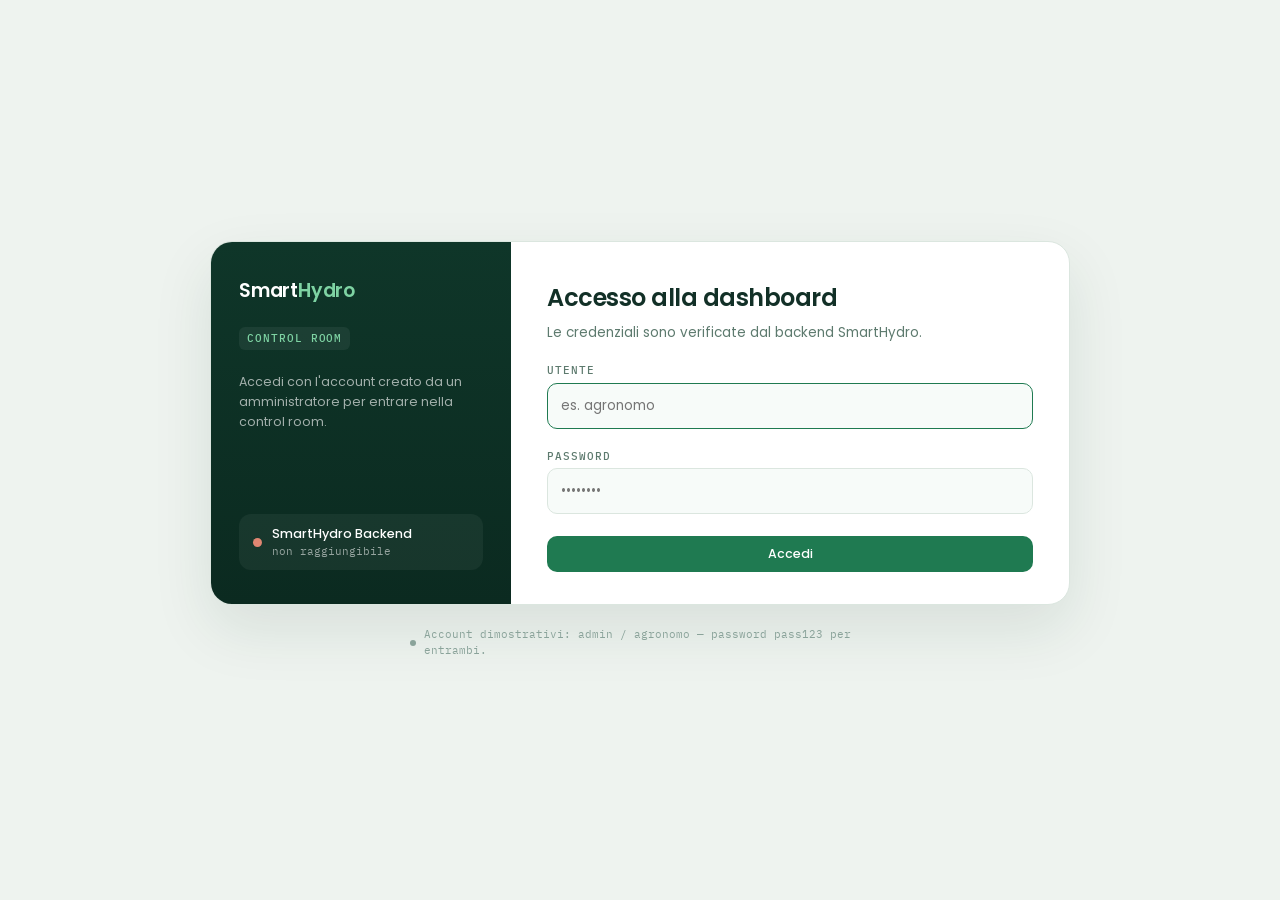
==== commit a60c7ebf: "feat: gestione account utenti, pulizia UI e strategia Predictive per N/P/K Gestione account: - nuova" ====
--- a/dashboard/index.html
+++ b/dashboard/index.html
@@ -15,7 +15,7 @@
         <div class="login-brand-panel">
           <div class="login-brand">Smart<span class="brand-accent">Hydro</span></div>
           <div class="login-tag">CONTROL ROOM</div>
-          <p class="login-brand-text">Indica come vuoi essere identificato nella dashboard. Il nome e il ruolo restano su questo dispositivo.</p>
+          <p class="login-brand-text">Accedi con l'account creato da un amministratore per entrare nella control room.</p>
           <div class="sidebar-footer login-status">
             <span class="status-dot"></span>
             <div>
@@ -27,19 +27,15 @@
         <div class="login-form-panel">
           <div>
             <h1 class="login-title">Accesso alla dashboard</h1>
-            <p class="login-subtitle">Nessuna password: scegli un nome e un ruolo da mostrare accanto alle azioni sull'impianto.</p>
+            <p class="login-subtitle">Le credenziali sono verificate dal backend SmartHydro.</p>
           </div>
           <div class="login-field">
-            <label for="login-name" class="login-label">NOME</label>
-            <input type="text" id="login-name" class="login-input" placeholder="es. Chiara Belotti" autocomplete="off">
+            <label for="login-username" class="login-label">UTENTE</label>
+            <input type="text" id="login-username" class="login-input" placeholder="es. agronomo" autocomplete="username">
           </div>
           <div class="login-field">
-            <label for="login-role" class="login-label">RUOLO</label>
-            <select id="login-role" class="login-input login-select">
-              <option value="Agronomo">Agronomo</option>
-              <option value="Amministratore">Amministratore</option>
-            </select>
-            <div class="login-role-hint">mostrato accanto al tuo nome; "Amministratore" sblocca anche la pagina Controllo — per il resto è solo un'etichetta, non una vera autenticazione</div>
+            <label for="login-password" class="login-label">PASSWORD</label>
+            <input type="password" id="login-password" class="login-input" placeholder="••••••••" autocomplete="current-password">
           </div>
           <div id="login-error" class="login-error hidden"></div>
           <button type="button" id="login-submit" class="btn btn-primary login-submit">Accedi</button>
@@ -47,7 +43,7 @@
       </div>
       <div class="login-disclaimer">
         <span class="login-disclaimer-dot"></span>
-        <span>Accesso dimostrativo — nessun dato di login viene verificato.</span>
+        <span>Account dimostrativi: admin / agronomo — password pass123 per entrambi.</span>
       </div>
     </div>
 
@@ -62,11 +58,11 @@
               <div class="sidebar-user-role" id="sidebar-user-role"></div>
             </div>
           </div>
-          <button type="button" class="sidebar-user-switch" id="sidebar-user-switch">CAMBIA UTENTE</button>
+          <button type="button" class="sidebar-user-switch" id="sidebar-logout">ESCI</button>
         </div>
         <nav class="nav" id="main-nav">
           <button type="button" class="nav-item" data-view="home">
-            <span class="nav-dot"></span>Reparti della serra
+            <span class="nav-dot"></span>Serra
           </button>
           <button type="button" class="nav-item" data-view="recipes">
             <span class="nav-dot"></span>Ricette
@@ -94,7 +90,7 @@
       <main class="main">
         <header class="topbar">
           <div class="topbar-titles">
-            <h1 id="page-title">Reparti della serra</h1>
+            <h1 id="page-title">Serra</h1>
             <p id="page-subtitle">Caricamento in corso…</p>
           </div>
         </header>
--- a/dashboard/styles.css
+++ b/dashboard/styles.css
@@ -22,7 +22,7 @@
   --nominal-soft: rgba(31, 122, 81, .12);
   /* Simulatore page accent — intentionally the SAME green family as every
      other card in the app (--accent/--accent-dark/--nominal-soft), so the
-     Simulatore grid reads as one visual system with "Reparti della serra"
+     Simulatore grid reads as one visual system with "Serra"
      rather than a separate color language. */
   --sim: var(--accent);
   --sim-dark: var(--accent-dark);
@@ -124,6 +124,13 @@
 .login-error {
   font-size: 12px; color: var(--danger);
   background: var(--danger-soft); border: 1px solid rgba(193, 90, 74, .3);
+  border-radius: 10px; padding: 10px 12px;
+}
+/* Same shape as .login-error, positive colors — used by the "Gestione
+   utenti" panel to confirm an account was created. */
+.login-success {
+  font-size: 12px; color: var(--nominal);
+  background: var(--nominal-soft); border: 1px solid rgba(31, 122, 81, .3);
   border-radius: 10px; padding: 10px 12px;
 }
 
@@ -291,6 +298,10 @@
 .op-Degraded { color: var(--warn); background: var(--warn-soft); }
 .op-EmergencyLockdown { color: var(--danger); background: var(--danger-soft); }
 
+/* Account role badges — "Gestione utenti" panel (Controllo page). */
+.role-admin { color: var(--warn); background: var(--warn-soft); }
+.role-agronomo { color: var(--nominal); background: var(--nominal-soft); }
+
 .conn-dot { width: 7px; height: 7px; border-radius: 50%; flex: none; }
 .conn-dot.online { background: #2f9e6b; }
 .conn-dot.offline { background: var(--danger); }
@@ -452,11 +463,117 @@
   min-width: 0;
 }
 
+/* "Piantina della serra" — the department grid sits inside a building-plan
+   frame instead of floating bare on the page: an outer wall, two little
+   entrance tabs straddling it (purely decorative — nothing behind them is
+   clickable), and a "Corridoio centrale" bar between the two rows of
+   reparti it naturally falls into (1-2-3 on top, 4-5 below). Reused as-is
+   by the Simulatore page (renderSimulatorView) — same wrapper, same
+   department layout, just a different intro banner above it. */
+.greenhouse-plan {
+  position: relative;
+  background: linear-gradient(180deg, #f3f7f4, #eef3ef);
+  border: 2px solid var(--line);
+  border-radius: 28px;
+  padding: 34px 22px 30px;
+  box-shadow: inset 0 0 0 6px #fff, inset 0 0 0 7px var(--line-soft);
+}
+.greenhouse-entrance {
+  position: absolute;
+  left: 50%;
+  transform: translateX(-50%);
+  background: var(--card);
+  border: 1.5px solid var(--line);
+  border-radius: 999px;
+  padding: 6px 16px;
+  font: 600 9.5px/1 var(--mono);
+  letter-spacing: .08em;
+  color: var(--ink-mute);
+  text-transform: uppercase;
+  white-space: nowrap;
+}
+.greenhouse-entrance-top { top: -13px; }
+.greenhouse-entrance-bottom { bottom: -13px; }
+
+/* Base (mobile/narrow-first) layout: plain auto-flowing grid, no named
+   areas — the corridor/gap fillers are purely decorative "rooms off a
+   hallway" flourish that only makes sense once there's enough width for
+   two actual rows of reparti side by side, so they're hidden here rather
+   than fighting the auto-flow for a cell. The elaborate d1..d5/corridor/
+   dgap floor plan below is layered on top ONLY at that width — deliberately
+   NOT expressed as a max-width override that tries to "undo" per-item
+   grid-area assignments back to auto-flow: an unresolved named grid-area
+   (naming a line that grid-template-areas: none no longer defines) does
+   NOT reliably fall back to normal auto-placement across browsers, and
+   collapsing every dept-card into the same cell was exactly the bug that
+   taught us this the hard way. */
 .dept-grid {
   display: grid;
   grid-template-columns: repeat(3, minmax(210px, 1fr));
   gap: 20px;
-  grid-auto-rows: 1fr;
+}
+.greenhouse-corridor, .greenhouse-gap { display: none; }
+
+@media (min-width: 1181px) {
+  .dept-grid {
+    grid-template-rows: repeat(3, auto);
+    grid-template-areas:
+      "d1 d2 d3"
+      "corridor corridor corridor"
+      "d4 dgap d5";
+  }
+  .dept-grid > [data-dept="1"] { grid-area: d1; }
+  .dept-grid > [data-dept="2"] { grid-area: d2; }
+  .dept-grid > [data-dept="3"] { grid-area: d3; }
+  .dept-grid > [data-dept="4"] { grid-area: d4; }
+  .dept-grid > [data-dept="5"] { grid-area: d5; }
+  .greenhouse-corridor, .greenhouse-gap { display: flex; }
+}
+
+.greenhouse-corridor {
+  grid-area: corridor;
+  display: flex;
+  align-items: center;
+  justify-content: center;
+  gap: 10px;
+  padding: 10px;
+  background: var(--line-soft);
+  border: 1px dashed var(--line);
+  border-radius: var(--radius-sm);
+  font: 600 10.5px/1 var(--mono);
+  letter-spacing: .1em;
+  text-transform: uppercase;
+  color: var(--ink-faint);
+}
+.greenhouse-corridor::before,
+.greenhouse-corridor::after {
+  content: "";
+  flex: 1;
+  height: 1px;
+  background: var(--line);
+}
+
+/* Fourth grid cell in the bottom row, between Reparto 4 and Reparto 5 —
+   there is no real fifth production department to put there, so it stays
+   a non-interactive filler ("Attrezzi") that keeps the two rows visually
+   aligned as rooms off the same corridor rather than a lopsided grid. */
+.greenhouse-gap {
+  grid-area: dgap;
+  /* display stays governed by the responsive show/hide rules above (none
+     below 1181px, flex at/above it) — only alignment is added here. */
+  align-items: center;
+  justify-content: center;
+  border: 1px dashed var(--line);
+  border-radius: var(--radius-lg);
+  background: repeating-linear-gradient(
+    135deg, transparent, transparent 8px, var(--line-soft) 8px, var(--line-soft) 16px
+  );
+}
+.greenhouse-gap span {
+  font: 600 10.5px/1 var(--mono);
+  letter-spacing: .1em;
+  text-transform: uppercase;
+  color: var(--ink-faint);
 }
 
 .dept-card {
@@ -468,6 +585,11 @@
   flex-direction: column;
   gap: 14px;
 }
+
+/* Reparto 5 on the Simulatore floor plan (renderSimulatorQuarantineCard):
+   a real room, never a clickable one — quarantena has nothing to
+   simulate. Same dimming convention as .sector-row-disabled. */
+.dept-card-muted { opacity: .6; }
 
 .dept-card-head {
   display: flex;
@@ -583,6 +705,18 @@
 .add-sector-actions { display: flex; gap: 8px; justify-content: flex-end; }
 .add-sector-actions .btn { padding: 7px 11px; font-size: 12px; }
 
+/* "Gestione utenti" create-account form (Controllo page). Reuses the
+   .login-field/.login-input/.login-select primitives from the login screen
+   itself, just laid out as a row of fields instead of a stacked column. */
+.user-create-form {
+  display: flex; flex-wrap: wrap; gap: 14px; align-items: flex-end;
+  padding: 16px; border: 1px solid var(--line-soft); border-radius: 13px;
+  background: #fff;
+}
+.user-create-form .login-field { flex: 1 1 160px; min-width: 140px; gap: 5px; }
+.user-create-form .login-input { padding: 9px 11px; font-size: 12.5px; }
+.user-create-form .btn { flex: none; }
+
 .dept-photo {
   height: 46px;
   border-radius: 14px;
@@ -737,6 +871,7 @@
 .cols-control { grid-template-columns: .8fr 1.6fr 1.4fr 1fr .9fr 1.5fr .5fr; }
 .cols-advanced { grid-template-columns: 1.6fr .8fr .7fr .7fr 1.9fr; }
 .cols-global-strategy { grid-template-columns: 1.6fr 2.2fr 1.4fr; }
+.cols-users { grid-template-columns: 1.4fr 1.4fr 1fr 1.3fr; }
 
 .var-name { font-size: 13px; font-weight: 500; }
 .var-unit { font: 400 10.5px var(--mono); color: var(--ink-faint); margin-top: 2px; }
@@ -833,6 +968,13 @@
 }
 .simulator-intro-text strong { color: var(--sim-dark); }
 
+/* "Simula l'intera serra" entry point, inside the page-level banner only
+   (renderSimulatorView) — the per-sector click-through below stays the
+   default way in, this is the alternative "il tempo passa per tutti allo
+   stesso modo" action, not a replacement. */
+.simulator-intro-action { display: flex; align-items: center; gap: 12px; margin-top: 14px; flex-wrap: wrap; }
+.simulator-intro-action .hint { font-size: 11.5px; color: var(--ink-faint); }
+
 /* A production sector with no active_recipe_id (shouldn't happen with the
    current creation flow, but handled defensively — see
    renderSimulatorSectorRow): shown, not hidden, so the grid still mirrors
@@ -996,6 +1138,12 @@
 .chart-head .title { font-size: 13.5px; font-weight: 600; }
 .chart-head .hint { font: 400 10.5px var(--mono); color: #9aada4; margin-left: auto; }
 .chart-head select { border: 1px solid var(--line); border-radius: 8px; padding: 5px 8px; font-size: 11.5px; }
+
+/* "Vedi tutti i grafici" toggle next to the Simulatore chart's variable
+   <select> — same visual weight as the select it sits beside, deliberately
+   smaller than the ordinary .btn used elsewhere on the page. */
+.chart-view-toggle { border: 1px solid var(--line); background: #fff; border-radius: 8px; padding: 5px 10px; font: 500 11.5px var(--sans); color: var(--accent); cursor: pointer; }
+.chart-view-toggle:hover { background: #f2f8f4; }
 
 /* Legend row for the Simulatore result charts — explicit text + swatch for
    what each visual encoding means (simulated value line vs. target band on
@@ -1018,16 +1166,21 @@
 
 .chart-canvas-wrap { height: 196px; border-radius: 14px; background: #f9fbfa; position: relative; }
 
+/* "Vedi tutti i grafici" grid — every VARIABLES entry at once (2 columns,
+   see the 860px breakpoint below for the 1-column fallback) instead of the
+   single canvas + <select> above. Each cell repeats the same
+   drawSimulationSeriesChart canvas, just shorter, with its own small title
+   since there is no shared per-cell legend space (the one legend row above
+   the grid already explains line/band for all of them identically). */
+.sim-chart-grid { display: grid; grid-template-columns: 1fr 1fr; gap: 14px; }
+.sim-chart-grid-cell { background: #f9fbfa; border-radius: 14px; padding: 10px 10px 6px; }
+.sim-chart-grid-title { font: 500 11px var(--sans); color: var(--ink-soft); margin-bottom: 6px; }
+.sim-chart-grid-cell canvas { width: 100%; height: 128px; display: block; }
+
 /* Actuator Gantt-style timeline under the Simulatore result chart — same
    canvas-wrap treatment as .chart-canvas-wrap, just taller to fit 7
    labeled rows (one per actuator) comfortably. */
 .sim-actuator-canvas-wrap { height: 224px; border-radius: 14px; background: #f9fbfa; position: relative; }
-
-/* Toolbar above the Simulatore result charts offering the "Riproduci in
-   accelerato" / "Salta" playback toggle — see startSimulationPlayback in
-   script.js. */
-.sim-result-toolbar { display: flex; align-items: center; gap: 10px; margin-top: 12px; }
-.sim-playback-hint { font-size: 11.5px; color: var(--ink-faint); margin-right: auto; }
 
 .actuator-row { display: flex; align-items: center; gap: 10px; font-size: 12.5px; color: var(--ink-soft); }
 .actuator-row + .actuator-row { margin-top: 10px; }
@@ -1225,6 +1378,10 @@
 /* ---------- responsive ---------- */
 
 @media (max-width: 1180px) {
+  /* Below this width the named d1..d5/corridor/dgap floor plan (see the
+     min-width: 1181px layer on .dept-grid above) never applied in the
+     first place — this just narrows the plain auto-flowing base layout to
+     2 columns instead of 3. */
   .dept-grid { grid-template-columns: repeat(2, minmax(210px, 1fr)); }
   .home-summary { grid-template-columns: 1fr; }
 }
@@ -1241,10 +1398,12 @@
   .login-card { grid-template-columns: 1fr; }
   .login-brand-panel { padding: 26px 24px; }
   .dept-grid { grid-template-columns: 1fr; }
+  .greenhouse-plan { padding: 26px 14px 22px; border-radius: 20px; }
   .zone-body { grid-template-columns: 1fr; }
   .zone-section.span2 { grid-column: span 1; }
   .controls-grid { grid-template-columns: 1fr 1fr; }
   .chart-actuators-grid { grid-template-columns: 1fr; }
+  .sim-chart-grid { grid-template-columns: 1fr; }
   .data-table-head, .data-table-row { overflow-x: auto; }
   .alerts-grid { grid-template-columns: 1fr; }
   .event-row { flex-wrap: wrap; }
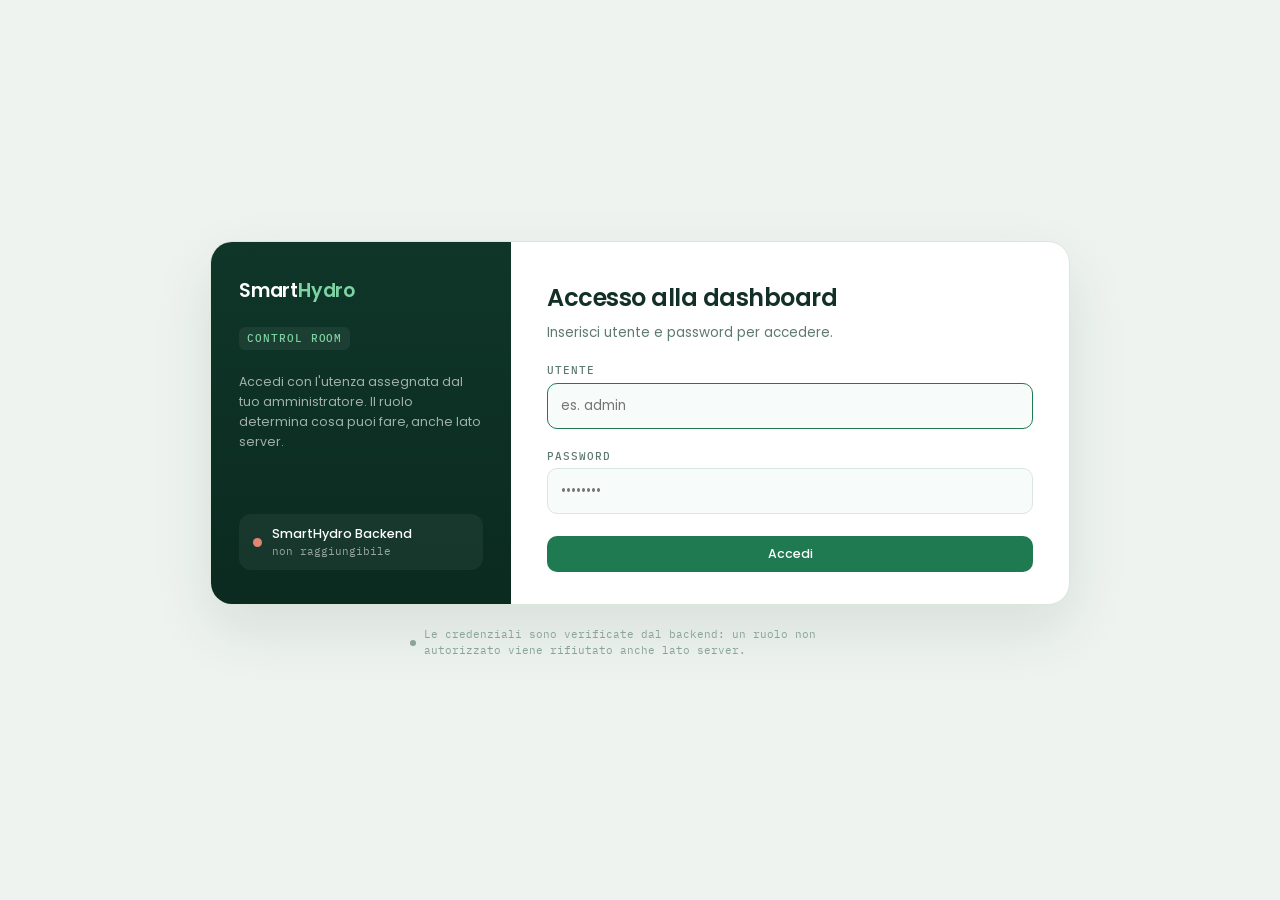
==== commit 45104d09: "implementazione diversi account lato backend" ====
--- a/dashboard/index.html
+++ b/dashboard/index.html
@@ -15,7 +15,7 @@
         <div class="login-brand-panel">
           <div class="login-brand">Smart<span class="brand-accent">Hydro</span></div>
           <div class="login-tag">CONTROL ROOM</div>
-          <p class="login-brand-text">Accedi con l'account creato da un amministratore per entrare nella control room.</p>
+          <p class="login-brand-text">Accedi con l'utenza assegnata dal tuo amministratore. Il ruolo determina cosa puoi fare, anche lato server.</p>
           <div class="sidebar-footer login-status">
             <span class="status-dot"></span>
             <div>
@@ -27,11 +27,11 @@
         <div class="login-form-panel">
           <div>
             <h1 class="login-title">Accesso alla dashboard</h1>
-            <p class="login-subtitle">Le credenziali sono verificate dal backend SmartHydro.</p>
+            <p class="login-subtitle">Inserisci utente e password per accedere.</p>
           </div>
           <div class="login-field">
             <label for="login-username" class="login-label">UTENTE</label>
-            <input type="text" id="login-username" class="login-input" placeholder="es. agronomo" autocomplete="username">
+            <input type="text" id="login-username" class="login-input" placeholder="es. admin" autocomplete="username">
           </div>
           <div class="login-field">
             <label for="login-password" class="login-label">PASSWORD</label>
@@ -43,7 +43,7 @@
       </div>
       <div class="login-disclaimer">
         <span class="login-disclaimer-dot"></span>
-        <span>Account dimostrativi: admin / agronomo — password pass123 per entrambi.</span>
+        <span>Le credenziali sono verificate dal backend: un ruolo non autorizzato viene rifiutato anche lato server.</span>
       </div>
     </div>
 
@@ -58,11 +58,11 @@
               <div class="sidebar-user-role" id="sidebar-user-role"></div>
             </div>
           </div>
-          <button type="button" class="sidebar-user-switch" id="sidebar-logout">ESCI</button>
+          <button type="button" class="sidebar-user-switch" id="sidebar-user-switch">CAMBIA UTENTE</button>
         </div>
         <nav class="nav" id="main-nav">
           <button type="button" class="nav-item" data-view="home">
-            <span class="nav-dot"></span>Serra
+            <span class="nav-dot"></span>Reparti della serra
           </button>
           <button type="button" class="nav-item" data-view="recipes">
             <span class="nav-dot"></span>Ricette
@@ -90,7 +90,7 @@
       <main class="main">
         <header class="topbar">
           <div class="topbar-titles">
-            <h1 id="page-title">Serra</h1>
+            <h1 id="page-title">Reparti della serra</h1>
             <p id="page-subtitle">Caricamento in corso…</p>
           </div>
         </header>
--- a/dashboard/styles.css
+++ b/dashboard/styles.css
@@ -22,7 +22,7 @@
   --nominal-soft: rgba(31, 122, 81, .12);
   /* Simulatore page accent — intentionally the SAME green family as every
      other card in the app (--accent/--accent-dark/--nominal-soft), so the
-     Simulatore grid reads as one visual system with "Serra"
+     Simulatore grid reads as one visual system with "Reparti della serra"
      rather than a separate color language. */
   --sim: var(--accent);
   --sim-dark: var(--accent-dark);
@@ -118,19 +118,10 @@
   background: #f7fbf9;
 }
 .login-input:focus { outline: none; border-color: var(--accent); }
-.login-select { appearance: none; cursor: pointer; }
-.login-role-hint { font: 400 11px/1.5 var(--mono); color: var(--ink-faint); }
 
 .login-error {
   font-size: 12px; color: var(--danger);
   background: var(--danger-soft); border: 1px solid rgba(193, 90, 74, .3);
-  border-radius: 10px; padding: 10px 12px;
-}
-/* Same shape as .login-error, positive colors — used by the "Gestione
-   utenti" panel to confirm an account was created. */
-.login-success {
-  font-size: 12px; color: var(--nominal);
-  background: var(--nominal-soft); border: 1px solid rgba(31, 122, 81, .3);
   border-radius: 10px; padding: 10px 12px;
 }
 
@@ -298,10 +289,6 @@
 .op-Degraded { color: var(--warn); background: var(--warn-soft); }
 .op-EmergencyLockdown { color: var(--danger); background: var(--danger-soft); }
 
-/* Account role badges — "Gestione utenti" panel (Controllo page). */
-.role-admin { color: var(--warn); background: var(--warn-soft); }
-.role-agronomo { color: var(--nominal); background: var(--nominal-soft); }
-
 .conn-dot { width: 7px; height: 7px; border-radius: 50%; flex: none; }
 .conn-dot.online { background: #2f9e6b; }
 .conn-dot.offline { background: var(--danger); }
@@ -463,117 +450,11 @@
   min-width: 0;
 }
 
-/* "Piantina della serra" — the department grid sits inside a building-plan
-   frame instead of floating bare on the page: an outer wall, two little
-   entrance tabs straddling it (purely decorative — nothing behind them is
-   clickable), and a "Corridoio centrale" bar between the two rows of
-   reparti it naturally falls into (1-2-3 on top, 4-5 below). Reused as-is
-   by the Simulatore page (renderSimulatorView) — same wrapper, same
-   department layout, just a different intro banner above it. */
-.greenhouse-plan {
-  position: relative;
-  background: linear-gradient(180deg, #f3f7f4, #eef3ef);
-  border: 2px solid var(--line);
-  border-radius: 28px;
-  padding: 34px 22px 30px;
-  box-shadow: inset 0 0 0 6px #fff, inset 0 0 0 7px var(--line-soft);
-}
-.greenhouse-entrance {
-  position: absolute;
-  left: 50%;
-  transform: translateX(-50%);
-  background: var(--card);
-  border: 1.5px solid var(--line);
-  border-radius: 999px;
-  padding: 6px 16px;
-  font: 600 9.5px/1 var(--mono);
-  letter-spacing: .08em;
-  color: var(--ink-mute);
-  text-transform: uppercase;
-  white-space: nowrap;
-}
-.greenhouse-entrance-top { top: -13px; }
-.greenhouse-entrance-bottom { bottom: -13px; }
-
-/* Base (mobile/narrow-first) layout: plain auto-flowing grid, no named
-   areas — the corridor/gap fillers are purely decorative "rooms off a
-   hallway" flourish that only makes sense once there's enough width for
-   two actual rows of reparti side by side, so they're hidden here rather
-   than fighting the auto-flow for a cell. The elaborate d1..d5/corridor/
-   dgap floor plan below is layered on top ONLY at that width — deliberately
-   NOT expressed as a max-width override that tries to "undo" per-item
-   grid-area assignments back to auto-flow: an unresolved named grid-area
-   (naming a line that grid-template-areas: none no longer defines) does
-   NOT reliably fall back to normal auto-placement across browsers, and
-   collapsing every dept-card into the same cell was exactly the bug that
-   taught us this the hard way. */
 .dept-grid {
   display: grid;
   grid-template-columns: repeat(3, minmax(210px, 1fr));
   gap: 20px;
-}
-.greenhouse-corridor, .greenhouse-gap { display: none; }
-
-@media (min-width: 1181px) {
-  .dept-grid {
-    grid-template-rows: repeat(3, auto);
-    grid-template-areas:
-      "d1 d2 d3"
-      "corridor corridor corridor"
-      "d4 dgap d5";
-  }
-  .dept-grid > [data-dept="1"] { grid-area: d1; }
-  .dept-grid > [data-dept="2"] { grid-area: d2; }
-  .dept-grid > [data-dept="3"] { grid-area: d3; }
-  .dept-grid > [data-dept="4"] { grid-area: d4; }
-  .dept-grid > [data-dept="5"] { grid-area: d5; }
-  .greenhouse-corridor, .greenhouse-gap { display: flex; }
-}
-
-.greenhouse-corridor {
-  grid-area: corridor;
-  display: flex;
-  align-items: center;
-  justify-content: center;
-  gap: 10px;
-  padding: 10px;
-  background: var(--line-soft);
-  border: 1px dashed var(--line);
-  border-radius: var(--radius-sm);
-  font: 600 10.5px/1 var(--mono);
-  letter-spacing: .1em;
-  text-transform: uppercase;
-  color: var(--ink-faint);
-}
-.greenhouse-corridor::before,
-.greenhouse-corridor::after {
-  content: "";
-  flex: 1;
-  height: 1px;
-  background: var(--line);
-}
-
-/* Fourth grid cell in the bottom row, between Reparto 4 and Reparto 5 —
-   there is no real fifth production department to put there, so it stays
-   a non-interactive filler ("Attrezzi") that keeps the two rows visually
-   aligned as rooms off the same corridor rather than a lopsided grid. */
-.greenhouse-gap {
-  grid-area: dgap;
-  /* display stays governed by the responsive show/hide rules above (none
-     below 1181px, flex at/above it) — only alignment is added here. */
-  align-items: center;
-  justify-content: center;
-  border: 1px dashed var(--line);
-  border-radius: var(--radius-lg);
-  background: repeating-linear-gradient(
-    135deg, transparent, transparent 8px, var(--line-soft) 8px, var(--line-soft) 16px
-  );
-}
-.greenhouse-gap span {
-  font: 600 10.5px/1 var(--mono);
-  letter-spacing: .1em;
-  text-transform: uppercase;
-  color: var(--ink-faint);
+  grid-auto-rows: 1fr;
 }
 
 .dept-card {
@@ -585,11 +466,6 @@
   flex-direction: column;
   gap: 14px;
 }
-
-/* Reparto 5 on the Simulatore floor plan (renderSimulatorQuarantineCard):
-   a real room, never a clickable one — quarantena has nothing to
-   simulate. Same dimming convention as .sector-row-disabled. */
-.dept-card-muted { opacity: .6; }
 
 .dept-card-head {
   display: flex;
@@ -705,18 +581,6 @@
 .add-sector-actions { display: flex; gap: 8px; justify-content: flex-end; }
 .add-sector-actions .btn { padding: 7px 11px; font-size: 12px; }
 
-/* "Gestione utenti" create-account form (Controllo page). Reuses the
-   .login-field/.login-input/.login-select primitives from the login screen
-   itself, just laid out as a row of fields instead of a stacked column. */
-.user-create-form {
-  display: flex; flex-wrap: wrap; gap: 14px; align-items: flex-end;
-  padding: 16px; border: 1px solid var(--line-soft); border-radius: 13px;
-  background: #fff;
-}
-.user-create-form .login-field { flex: 1 1 160px; min-width: 140px; gap: 5px; }
-.user-create-form .login-input { padding: 9px 11px; font-size: 12.5px; }
-.user-create-form .btn { flex: none; }
-
 .dept-photo {
   height: 46px;
   border-radius: 14px;
@@ -871,7 +735,6 @@
 .cols-control { grid-template-columns: .8fr 1.6fr 1.4fr 1fr .9fr 1.5fr .5fr; }
 .cols-advanced { grid-template-columns: 1.6fr .8fr .7fr .7fr 1.9fr; }
 .cols-global-strategy { grid-template-columns: 1.6fr 2.2fr 1.4fr; }
-.cols-users { grid-template-columns: 1.4fr 1.4fr 1fr 1.3fr; }
 
 .var-name { font-size: 13px; font-weight: 500; }
 .var-unit { font: 400 10.5px var(--mono); color: var(--ink-faint); margin-top: 2px; }
@@ -968,13 +831,6 @@
 }
 .simulator-intro-text strong { color: var(--sim-dark); }
 
-/* "Simula l'intera serra" entry point, inside the page-level banner only
-   (renderSimulatorView) — the per-sector click-through below stays the
-   default way in, this is the alternative "il tempo passa per tutti allo
-   stesso modo" action, not a replacement. */
-.simulator-intro-action { display: flex; align-items: center; gap: 12px; margin-top: 14px; flex-wrap: wrap; }
-.simulator-intro-action .hint { font-size: 11.5px; color: var(--ink-faint); }
-
 /* A production sector with no active_recipe_id (shouldn't happen with the
    current creation flow, but handled defensively — see
    renderSimulatorSectorRow): shown, not hidden, so the grid still mirrors
@@ -1138,12 +994,6 @@
 .chart-head .title { font-size: 13.5px; font-weight: 600; }
 .chart-head .hint { font: 400 10.5px var(--mono); color: #9aada4; margin-left: auto; }
 .chart-head select { border: 1px solid var(--line); border-radius: 8px; padding: 5px 8px; font-size: 11.5px; }
-
-/* "Vedi tutti i grafici" toggle next to the Simulatore chart's variable
-   <select> — same visual weight as the select it sits beside, deliberately
-   smaller than the ordinary .btn used elsewhere on the page. */
-.chart-view-toggle { border: 1px solid var(--line); background: #fff; border-radius: 8px; padding: 5px 10px; font: 500 11.5px var(--sans); color: var(--accent); cursor: pointer; }
-.chart-view-toggle:hover { background: #f2f8f4; }
 
 /* Legend row for the Simulatore result charts — explicit text + swatch for
    what each visual encoding means (simulated value line vs. target band on
@@ -1166,21 +1016,16 @@
 
 .chart-canvas-wrap { height: 196px; border-radius: 14px; background: #f9fbfa; position: relative; }
 
-/* "Vedi tutti i grafici" grid — every VARIABLES entry at once (2 columns,
-   see the 860px breakpoint below for the 1-column fallback) instead of the
-   single canvas + <select> above. Each cell repeats the same
-   drawSimulationSeriesChart canvas, just shorter, with its own small title
-   since there is no shared per-cell legend space (the one legend row above
-   the grid already explains line/band for all of them identically). */
-.sim-chart-grid { display: grid; grid-template-columns: 1fr 1fr; gap: 14px; }
-.sim-chart-grid-cell { background: #f9fbfa; border-radius: 14px; padding: 10px 10px 6px; }
-.sim-chart-grid-title { font: 500 11px var(--sans); color: var(--ink-soft); margin-bottom: 6px; }
-.sim-chart-grid-cell canvas { width: 100%; height: 128px; display: block; }
-
 /* Actuator Gantt-style timeline under the Simulatore result chart — same
    canvas-wrap treatment as .chart-canvas-wrap, just taller to fit 7
    labeled rows (one per actuator) comfortably. */
 .sim-actuator-canvas-wrap { height: 224px; border-radius: 14px; background: #f9fbfa; position: relative; }
+
+/* Toolbar above the Simulatore result charts offering the "Riproduci in
+   accelerato" / "Salta" playback toggle — see startSimulationPlayback in
+   script.js. */
+.sim-result-toolbar { display: flex; align-items: center; gap: 10px; margin-top: 12px; }
+.sim-playback-hint { font-size: 11.5px; color: var(--ink-faint); margin-right: auto; }
 
 .actuator-row { display: flex; align-items: center; gap: 10px; font-size: 12.5px; color: var(--ink-soft); }
 .actuator-row + .actuator-row { margin-top: 10px; }
@@ -1378,10 +1223,6 @@
 /* ---------- responsive ---------- */
 
 @media (max-width: 1180px) {
-  /* Below this width the named d1..d5/corridor/dgap floor plan (see the
-     min-width: 1181px layer on .dept-grid above) never applied in the
-     first place — this just narrows the plain auto-flowing base layout to
-     2 columns instead of 3. */
   .dept-grid { grid-template-columns: repeat(2, minmax(210px, 1fr)); }
   .home-summary { grid-template-columns: 1fr; }
 }
@@ -1398,12 +1239,10 @@
   .login-card { grid-template-columns: 1fr; }
   .login-brand-panel { padding: 26px 24px; }
   .dept-grid { grid-template-columns: 1fr; }
-  .greenhouse-plan { padding: 26px 14px 22px; border-radius: 20px; }
   .zone-body { grid-template-columns: 1fr; }
   .zone-section.span2 { grid-column: span 1; }
   .controls-grid { grid-template-columns: 1fr 1fr; }
   .chart-actuators-grid { grid-template-columns: 1fr; }
-  .sim-chart-grid { grid-template-columns: 1fr; }
   .data-table-head, .data-table-row { overflow-x: auto; }
   .alerts-grid { grid-template-columns: 1fr; }
   .event-row { flex-wrap: wrap; }
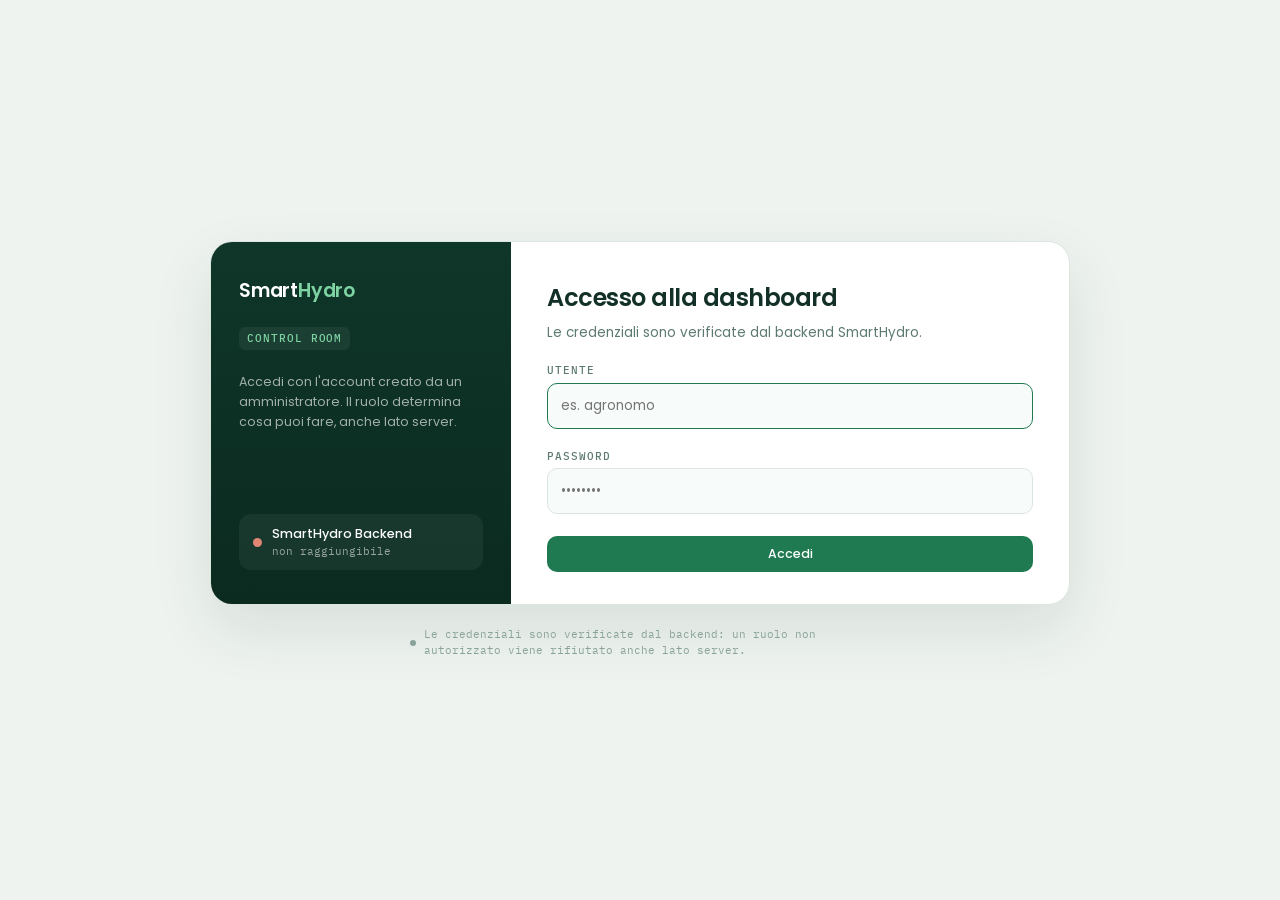
==== commit 9c8d75cf: "Merge origin/dashboard: consolidate auth on features/users Risolve i 4 conflitti reali del merge (da" ====
--- a/dashboard/index.html
+++ b/dashboard/index.html
@@ -1,114 +1,115 @@
-<!doctype html>
-<html lang="it">
-  <head>
-    <meta charset="utf-8">
-    <meta name="viewport" content="width=device-width, initial-scale=1">
-    <title>SmartHydro · Control Room</title>
-    <link rel="preconnect" href="https://fonts.googleapis.com">
-    <link rel="preconnect" href="https://fonts.gstatic.com" crossorigin>
-    <link href="https://fonts.googleapis.com/css2?family=Poppins:wght@400;500;600;700&family=IBM+Plex+Mono:wght@400;500&display=swap" rel="stylesheet">
-    <link rel="stylesheet" href="styles.css">
-  </head>
-  <body>
-    <div id="login-screen" class="login-screen hidden">
-      <div class="login-card">
-        <div class="login-brand-panel">
-          <div class="login-brand">Smart<span class="brand-accent">Hydro</span></div>
-          <div class="login-tag">CONTROL ROOM</div>
-          <p class="login-brand-text">Accedi con l'utenza assegnata dal tuo amministratore. Il ruolo determina cosa puoi fare, anche lato server.</p>
-          <div class="sidebar-footer login-status">
-            <span class="status-dot"></span>
-            <div>
-              <div class="status-name">SmartHydro Backend</div>
-              <div class="status-detail">connessione…</div>
-            </div>
-          </div>
-        </div>
-        <div class="login-form-panel">
-          <div>
-            <h1 class="login-title">Accesso alla dashboard</h1>
-            <p class="login-subtitle">Inserisci utente e password per accedere.</p>
-          </div>
-          <div class="login-field">
-            <label for="login-username" class="login-label">UTENTE</label>
-            <input type="text" id="login-username" class="login-input" placeholder="es. admin" autocomplete="username">
-          </div>
-          <div class="login-field">
-            <label for="login-password" class="login-label">PASSWORD</label>
-            <input type="password" id="login-password" class="login-input" placeholder="••••••••" autocomplete="current-password">
-          </div>
-          <div id="login-error" class="login-error hidden"></div>
-          <button type="button" id="login-submit" class="btn btn-primary login-submit">Accedi</button>
-        </div>
-      </div>
-      <div class="login-disclaimer">
-        <span class="login-disclaimer-dot"></span>
-        <span>Le credenziali sono verificate dal backend: un ruolo non autorizzato viene rifiutato anche lato server.</span>
-      </div>
-    </div>
-
-    <div class="app-shell hidden" id="app-shell">
-      <aside class="sidebar">
-        <div class="brand">Smart<span class="brand-accent">Hydro</span></div>
-        <div class="sidebar-user" id="sidebar-user">
-          <div class="sidebar-user-row">
-            <span class="sidebar-user-avatar" id="sidebar-user-avatar">?</span>
-            <div class="sidebar-user-info">
-              <div class="sidebar-user-name" id="sidebar-user-name"></div>
-              <div class="sidebar-user-role" id="sidebar-user-role"></div>
-            </div>
-          </div>
-          <button type="button" class="sidebar-user-switch" id="sidebar-user-switch">CAMBIA UTENTE</button>
-        </div>
-        <nav class="nav" id="main-nav">
-          <button type="button" class="nav-item" data-view="home">
-            <span class="nav-dot"></span>Reparti della serra
-          </button>
-          <button type="button" class="nav-item" data-view="recipes">
-            <span class="nav-dot"></span>Ricette
-          </button>
-          <button type="button" class="nav-item" data-view="simulator">
-            <span class="nav-dot"></span>Simulatore
-          </button>
-          <button type="button" class="nav-item" data-view="control">
-            <span class="nav-dot"></span>Controllo
-          </button>
-          <button type="button" class="nav-item" data-view="alerts">
-            <span class="nav-dot"></span>Allarmi
-            <span class="nav-badge hidden" id="nav-alerts-badge"></span>
-          </button>
-        </nav>
-        <div class="sidebar-footer" id="system-status">
-          <span class="status-dot" id="system-status-dot"></span>
-          <div>
-            <div class="status-name" id="system-status-name">SmartHydro Backend</div>
-            <div class="status-detail" id="system-status-detail">connessione…</div>
-          </div>
-        </div>
-      </aside>
-
-      <main class="main">
-        <header class="topbar">
-          <div class="topbar-titles">
-            <h1 id="page-title">Reparti della serra</h1>
-            <p id="page-subtitle">Caricamento in corso…</p>
-          </div>
-        </header>
-
-        <section id="view-home" class="view"></section>
-        <section id="view-recipes" class="view hidden"></section>
-        <section id="view-simulator" class="view hidden"></section>
-        <section id="view-control" class="view hidden"></section>
-        <section id="view-alerts" class="view hidden"></section>
-      </main>
-    </div>
-
-    <div id="modal-overlay" class="modal-overlay hidden">
-      <div id="modal-content" class="modal-content" role="dialog" aria-modal="true"></div>
-    </div>
-
-    <div id="toast" class="toast hidden"></div>
-
-    <script src="script.js"></script>
-  </body>
-</html>
+<!doctype html>
+<html lang="it">
+  <head>
+    <meta charset="utf-8">
+    <meta name="viewport" content="width=device-width, initial-scale=1">
+    <title>SmartHydro · Control Room</title>
+    <link rel="preconnect" href="https://fonts.googleapis.com">
+    <link rel="preconnect" href="https://fonts.gstatic.com" crossorigin>
+    <link href="https://fonts.googleapis.com/css2?family=Poppins:wght@400;500;600;700&family=IBM+Plex+Mono:wght@400;500&display=swap" rel="stylesheet">
+    <link rel="stylesheet" href="styles.css">
+  </head>
+  <body>
+    <div id="login-screen" class="login-screen hidden">
+      <div class="login-card">
+        <div class="login-brand-panel">
+          <div class="login-brand">Smart<span class="brand-accent">Hydro</span></div>
+          <div class="login-tag">CONTROL ROOM</div>
+          <p class="login-brand-text">Accedi con l'account creato da un amministratore. Il ruolo determina cosa puoi fare, anche lato server.</p>
+          <div class="sidebar-footer login-status">
+            <span class="status-dot"></span>
+            <div>
+              <div class="status-name">SmartHydro Backend</div>
+              <div class="status-detail">connessione…</div>
+            </div>
+          </div>
+        </div>
+        <div class="login-form-panel">
+          <div>
+            <h1 class="login-title">Accesso alla dashboard</h1>
+            <p class="login-subtitle">Le credenziali sono verificate dal backend SmartHydro.</p>
+          </div>
+          <div class="login-field">
+            <label for="login-username" class="login-label">UTENTE</label>
+            <input type="text" id="login-username" class="login-input" placeholder="es. agronomo" autocomplete="username">
+
+          </div>
+          <div class="login-field">
+            <label for="login-password" class="login-label">PASSWORD</label>
+            <input type="password" id="login-password" class="login-input" placeholder="••••••••" autocomplete="current-password">
+          </div>
+          <div id="login-error" class="login-error hidden"></div>
+          <button type="button" id="login-submit" class="btn btn-primary login-submit">Accedi</button>
+        </div>
+      </div>
+      <div class="login-disclaimer">
+        <span class="login-disclaimer-dot"></span>
+        <span>Le credenziali sono verificate dal backend: un ruolo non autorizzato viene rifiutato anche lato server.</span>
+      </div>
+    </div>
+
+    <div class="app-shell hidden" id="app-shell">
+      <aside class="sidebar">
+        <div class="brand">Smart<span class="brand-accent">Hydro</span></div>
+        <div class="sidebar-user" id="sidebar-user">
+          <div class="sidebar-user-row">
+            <span class="sidebar-user-avatar" id="sidebar-user-avatar">?</span>
+            <div class="sidebar-user-info">
+              <div class="sidebar-user-name" id="sidebar-user-name"></div>
+              <div class="sidebar-user-role" id="sidebar-user-role"></div>
+            </div>
+          </div>
+          <button type="button" class="sidebar-user-switch" id="sidebar-logout">ESCI</button>
+        </div>
+        <nav class="nav" id="main-nav">
+          <button type="button" class="nav-item" data-view="home">
+            <span class="nav-dot"></span>Serra
+          </button>
+          <button type="button" class="nav-item" data-view="recipes">
+            <span class="nav-dot"></span>Ricette
+          </button>
+          <button type="button" class="nav-item" data-view="simulator">
+            <span class="nav-dot"></span>Simulatore
+          </button>
+          <button type="button" class="nav-item" data-view="control">
+            <span class="nav-dot"></span>Controllo
+          </button>
+          <button type="button" class="nav-item" data-view="alerts">
+            <span class="nav-dot"></span>Allarmi
+            <span class="nav-badge hidden" id="nav-alerts-badge"></span>
+          </button>
+        </nav>
+        <div class="sidebar-footer" id="system-status">
+          <span class="status-dot" id="system-status-dot"></span>
+          <div>
+            <div class="status-name" id="system-status-name">SmartHydro Backend</div>
+            <div class="status-detail" id="system-status-detail">connessione…</div>
+          </div>
+        </div>
+      </aside>
+
+      <main class="main">
+        <header class="topbar">
+          <div class="topbar-titles">
+            <h1 id="page-title">Serra</h1>
+            <p id="page-subtitle">Caricamento in corso…</p>
+          </div>
+        </header>
+
+        <section id="view-home" class="view"></section>
+        <section id="view-recipes" class="view hidden"></section>
+        <section id="view-simulator" class="view hidden"></section>
+        <section id="view-control" class="view hidden"></section>
+        <section id="view-alerts" class="view hidden"></section>
+      </main>
+    </div>
+
+    <div id="modal-overlay" class="modal-overlay hidden">
+      <div id="modal-content" class="modal-content" role="dialog" aria-modal="true"></div>
+    </div>
+
+    <div id="toast" class="toast hidden"></div>
+
+    <script src="script.js"></script>
+  </body>
+</html>
--- a/dashboard/styles.css
+++ b/dashboard/styles.css
@@ -22,7 +22,7 @@
   --nominal-soft: rgba(31, 122, 81, .12);
   /* Simulatore page accent — intentionally the SAME green family as every
      other card in the app (--accent/--accent-dark/--nominal-soft), so the
-     Simulatore grid reads as one visual system with "Reparti della serra"
+     Simulatore grid reads as one visual system with "Serra"
      rather than a separate color language. */
   --sim: var(--accent);
   --sim-dark: var(--accent-dark);
@@ -122,6 +122,13 @@
 .login-error {
   font-size: 12px; color: var(--danger);
   background: var(--danger-soft); border: 1px solid rgba(193, 90, 74, .3);
+  border-radius: 10px; padding: 10px 12px;
+}
+/* Same shape as .login-error, positive colors — used by the "Gestione
+   utenti" panel to confirm an account was created. */
+.login-success {
+  font-size: 12px; color: var(--nominal);
+  background: var(--nominal-soft); border: 1px solid rgba(31, 122, 81, .3);
   border-radius: 10px; padding: 10px 12px;
 }
 
@@ -289,6 +296,10 @@
 .op-Degraded { color: var(--warn); background: var(--warn-soft); }
 .op-EmergencyLockdown { color: var(--danger); background: var(--danger-soft); }
 
+/* Account role badges — "Gestione utenti" panel (Controllo page). */
+.role-admin { color: var(--warn); background: var(--warn-soft); }
+.role-agronomo { color: var(--nominal); background: var(--nominal-soft); }
+
 .conn-dot { width: 7px; height: 7px; border-radius: 50%; flex: none; }
 .conn-dot.online { background: #2f9e6b; }
 .conn-dot.offline { background: var(--danger); }
@@ -450,11 +461,117 @@
   min-width: 0;
 }
 
+/* "Piantina della serra" — the department grid sits inside a building-plan
+   frame instead of floating bare on the page: an outer wall, two little
+   entrance tabs straddling it (purely decorative — nothing behind them is
+   clickable), and a "Corridoio centrale" bar between the two rows of
+   reparti it naturally falls into (1-2-3 on top, 4-5 below). Reused as-is
+   by the Simulatore page (renderSimulatorView) — same wrapper, same
+   department layout, just a different intro banner above it. */
+.greenhouse-plan {
+  position: relative;
+  background: linear-gradient(180deg, #f3f7f4, #eef3ef);
+  border: 2px solid var(--line);
+  border-radius: 28px;
+  padding: 34px 22px 30px;
+  box-shadow: inset 0 0 0 6px #fff, inset 0 0 0 7px var(--line-soft);
+}
+.greenhouse-entrance {
+  position: absolute;
+  left: 50%;
+  transform: translateX(-50%);
+  background: var(--card);
+  border: 1.5px solid var(--line);
+  border-radius: 999px;
+  padding: 6px 16px;
+  font: 600 9.5px/1 var(--mono);
+  letter-spacing: .08em;
+  color: var(--ink-mute);
+  text-transform: uppercase;
+  white-space: nowrap;
+}
+.greenhouse-entrance-top { top: -13px; }
+.greenhouse-entrance-bottom { bottom: -13px; }
+
+/* Base (mobile/narrow-first) layout: plain auto-flowing grid, no named
+   areas — the corridor/gap fillers are purely decorative "rooms off a
+   hallway" flourish that only makes sense once there's enough width for
+   two actual rows of reparti side by side, so they're hidden here rather
+   than fighting the auto-flow for a cell. The elaborate d1..d5/corridor/
+   dgap floor plan below is layered on top ONLY at that width — deliberately
+   NOT expressed as a max-width override that tries to "undo" per-item
+   grid-area assignments back to auto-flow: an unresolved named grid-area
+   (naming a line that grid-template-areas: none no longer defines) does
+   NOT reliably fall back to normal auto-placement across browsers, and
+   collapsing every dept-card into the same cell was exactly the bug that
+   taught us this the hard way. */
 .dept-grid {
   display: grid;
   grid-template-columns: repeat(3, minmax(210px, 1fr));
   gap: 20px;
-  grid-auto-rows: 1fr;
+}
+.greenhouse-corridor, .greenhouse-gap { display: none; }
+
+@media (min-width: 1181px) {
+  .dept-grid {
+    grid-template-rows: repeat(3, auto);
+    grid-template-areas:
+      "d1 d2 d3"
+      "corridor corridor corridor"
+      "d4 dgap d5";
+  }
+  .dept-grid > [data-dept="1"] { grid-area: d1; }
+  .dept-grid > [data-dept="2"] { grid-area: d2; }
+  .dept-grid > [data-dept="3"] { grid-area: d3; }
+  .dept-grid > [data-dept="4"] { grid-area: d4; }
+  .dept-grid > [data-dept="5"] { grid-area: d5; }
+  .greenhouse-corridor, .greenhouse-gap { display: flex; }
+}
+
+.greenhouse-corridor {
+  grid-area: corridor;
+  display: flex;
+  align-items: center;
+  justify-content: center;
+  gap: 10px;
+  padding: 10px;
+  background: var(--line-soft);
+  border: 1px dashed var(--line);
+  border-radius: var(--radius-sm);
+  font: 600 10.5px/1 var(--mono);
+  letter-spacing: .1em;
+  text-transform: uppercase;
+  color: var(--ink-faint);
+}
+.greenhouse-corridor::before,
+.greenhouse-corridor::after {
+  content: "";
+  flex: 1;
+  height: 1px;
+  background: var(--line);
+}
+
+/* Fourth grid cell in the bottom row, between Reparto 4 and Reparto 5 —
+   there is no real fifth production department to put there, so it stays
+   a non-interactive filler ("Attrezzi") that keeps the two rows visually
+   aligned as rooms off the same corridor rather than a lopsided grid. */
+.greenhouse-gap {
+  grid-area: dgap;
+  /* display stays governed by the responsive show/hide rules above (none
+     below 1181px, flex at/above it) — only alignment is added here. */
+  align-items: center;
+  justify-content: center;
+  border: 1px dashed var(--line);
+  border-radius: var(--radius-lg);
+  background: repeating-linear-gradient(
+    135deg, transparent, transparent 8px, var(--line-soft) 8px, var(--line-soft) 16px
+  );
+}
+.greenhouse-gap span {
+  font: 600 10.5px/1 var(--mono);
+  letter-spacing: .1em;
+  text-transform: uppercase;
+  color: var(--ink-faint);
 }
 
 .dept-card {
@@ -466,6 +583,11 @@
   flex-direction: column;
   gap: 14px;
 }
+
+/* Reparto 5 on the Simulatore floor plan (renderSimulatorQuarantineCard):
+   a real room, never a clickable one — quarantena has nothing to
+   simulate. Same dimming convention as .sector-row-disabled. */
+.dept-card-muted { opacity: .6; }
 
 .dept-card-head {
   display: flex;
@@ -581,6 +703,18 @@
 .add-sector-actions { display: flex; gap: 8px; justify-content: flex-end; }
 .add-sector-actions .btn { padding: 7px 11px; font-size: 12px; }
 
+/* "Gestione utenti" create-account form (Controllo page). Reuses the
+   .login-field/.login-input/.login-select primitives from the login screen
+   itself, just laid out as a row of fields instead of a stacked column. */
+.user-create-form {
+  display: flex; flex-wrap: wrap; gap: 14px; align-items: flex-end;
+  padding: 16px; border: 1px solid var(--line-soft); border-radius: 13px;
+  background: #fff;
+}
+.user-create-form .login-field { flex: 1 1 160px; min-width: 140px; gap: 5px; }
+.user-create-form .login-input { padding: 9px 11px; font-size: 12.5px; }
+.user-create-form .btn { flex: none; }
+
 .dept-photo {
   height: 46px;
   border-radius: 14px;
@@ -735,6 +869,7 @@
 .cols-control { grid-template-columns: .8fr 1.6fr 1.4fr 1fr .9fr 1.5fr .5fr; }
 .cols-advanced { grid-template-columns: 1.6fr .8fr .7fr .7fr 1.9fr; }
 .cols-global-strategy { grid-template-columns: 1.6fr 2.2fr 1.4fr; }
+.cols-users { grid-template-columns: 1.4fr 1.4fr 1fr 1.3fr; }
 
 .var-name { font-size: 13px; font-weight: 500; }
 .var-unit { font: 400 10.5px var(--mono); color: var(--ink-faint); margin-top: 2px; }
@@ -831,6 +966,13 @@
 }
 .simulator-intro-text strong { color: var(--sim-dark); }
 
+/* "Simula l'intera serra" entry point, inside the page-level banner only
+   (renderSimulatorView) — the per-sector click-through below stays the
+   default way in, this is the alternative "il tempo passa per tutti allo
+   stesso modo" action, not a replacement. */
+.simulator-intro-action { display: flex; align-items: center; gap: 12px; margin-top: 14px; flex-wrap: wrap; }
+.simulator-intro-action .hint { font-size: 11.5px; color: var(--ink-faint); }
+
 /* A production sector with no active_recipe_id (shouldn't happen with the
    current creation flow, but handled defensively — see
    renderSimulatorSectorRow): shown, not hidden, so the grid still mirrors
@@ -994,6 +1136,12 @@
 .chart-head .title { font-size: 13.5px; font-weight: 600; }
 .chart-head .hint { font: 400 10.5px var(--mono); color: #9aada4; margin-left: auto; }
 .chart-head select { border: 1px solid var(--line); border-radius: 8px; padding: 5px 8px; font-size: 11.5px; }
+
+/* "Vedi tutti i grafici" toggle next to the Simulatore chart's variable
+   <select> — same visual weight as the select it sits beside, deliberately
+   smaller than the ordinary .btn used elsewhere on the page. */
+.chart-view-toggle { border: 1px solid var(--line); background: #fff; border-radius: 8px; padding: 5px 10px; font: 500 11.5px var(--sans); color: var(--accent); cursor: pointer; }
+.chart-view-toggle:hover { background: #f2f8f4; }
 
 /* Legend row for the Simulatore result charts — explicit text + swatch for
    what each visual encoding means (simulated value line vs. target band on
@@ -1016,16 +1164,21 @@
 
 .chart-canvas-wrap { height: 196px; border-radius: 14px; background: #f9fbfa; position: relative; }
 
+/* "Vedi tutti i grafici" grid — every VARIABLES entry at once (2 columns,
+   see the 860px breakpoint below for the 1-column fallback) instead of the
+   single canvas + <select> above. Each cell repeats the same
+   drawSimulationSeriesChart canvas, just shorter, with its own small title
+   since there is no shared per-cell legend space (the one legend row above
+   the grid already explains line/band for all of them identically). */
+.sim-chart-grid { display: grid; grid-template-columns: 1fr 1fr; gap: 14px; }
+.sim-chart-grid-cell { background: #f9fbfa; border-radius: 14px; padding: 10px 10px 6px; }
+.sim-chart-grid-title { font: 500 11px var(--sans); color: var(--ink-soft); margin-bottom: 6px; }
+.sim-chart-grid-cell canvas { width: 100%; height: 128px; display: block; }
+
 /* Actuator Gantt-style timeline under the Simulatore result chart — same
    canvas-wrap treatment as .chart-canvas-wrap, just taller to fit 7
    labeled rows (one per actuator) comfortably. */
 .sim-actuator-canvas-wrap { height: 224px; border-radius: 14px; background: #f9fbfa; position: relative; }
-
-/* Toolbar above the Simulatore result charts offering the "Riproduci in
-   accelerato" / "Salta" playback toggle — see startSimulationPlayback in
-   script.js. */
-.sim-result-toolbar { display: flex; align-items: center; gap: 10px; margin-top: 12px; }
-.sim-playback-hint { font-size: 11.5px; color: var(--ink-faint); margin-right: auto; }
 
 .actuator-row { display: flex; align-items: center; gap: 10px; font-size: 12.5px; color: var(--ink-soft); }
 .actuator-row + .actuator-row { margin-top: 10px; }
@@ -1223,6 +1376,10 @@
 /* ---------- responsive ---------- */
 
 @media (max-width: 1180px) {
+  /* Below this width the named d1..d5/corridor/dgap floor plan (see the
+     min-width: 1181px layer on .dept-grid above) never applied in the
+     first place — this just narrows the plain auto-flowing base layout to
+     2 columns instead of 3. */
   .dept-grid { grid-template-columns: repeat(2, minmax(210px, 1fr)); }
   .home-summary { grid-template-columns: 1fr; }
 }
@@ -1239,10 +1396,12 @@
   .login-card { grid-template-columns: 1fr; }
   .login-brand-panel { padding: 26px 24px; }
   .dept-grid { grid-template-columns: 1fr; }
+  .greenhouse-plan { padding: 26px 14px 22px; border-radius: 20px; }
   .zone-body { grid-template-columns: 1fr; }
   .zone-section.span2 { grid-column: span 1; }
   .controls-grid { grid-template-columns: 1fr 1fr; }
   .chart-actuators-grid { grid-template-columns: 1fr; }
+  .sim-chart-grid { grid-template-columns: 1fr; }
   .data-table-head, .data-table-row { overflow-x: auto; }
   .alerts-grid { grid-template-columns: 1fr; }
   .event-row { flex-wrap: wrap; }
